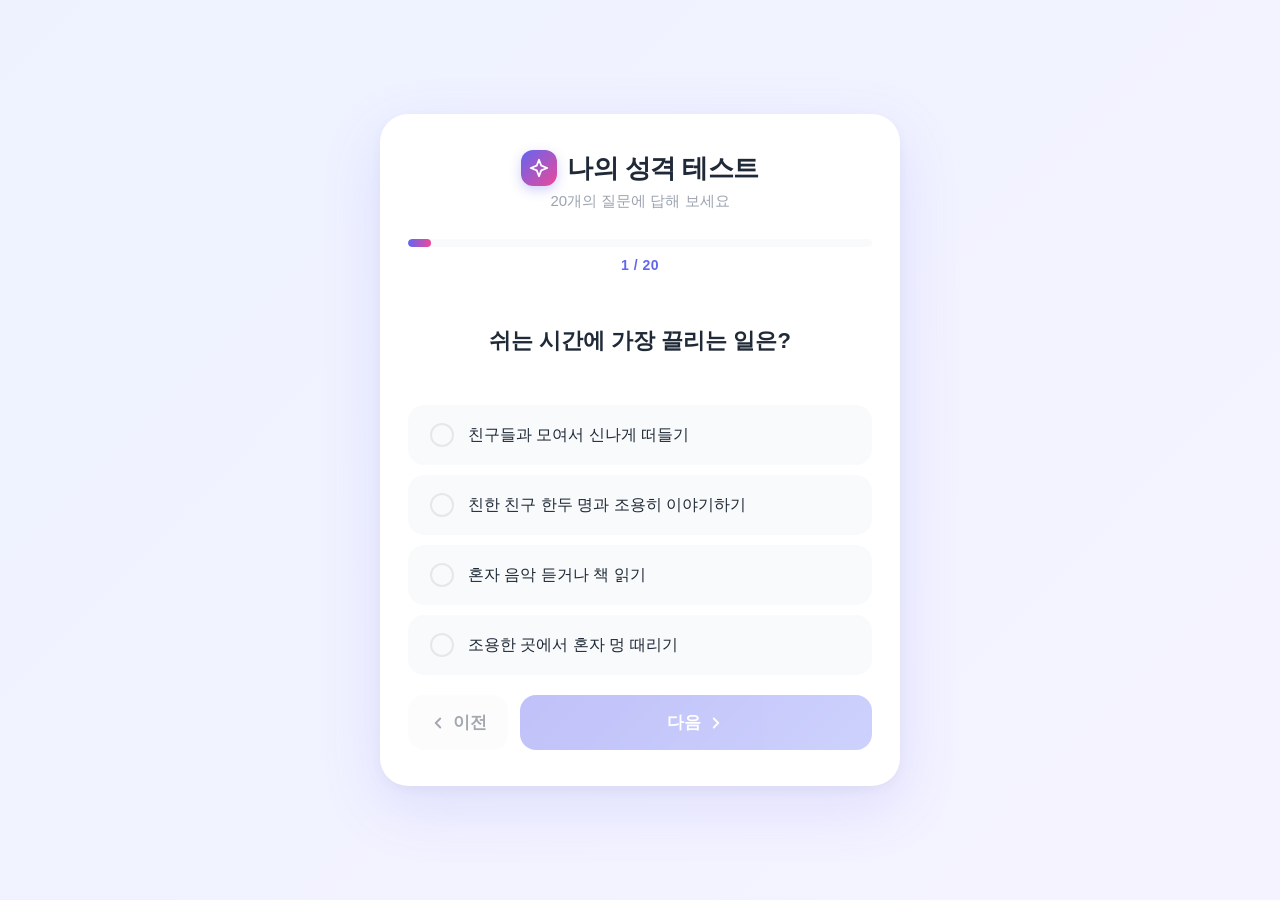
==== index.html @ 7d0505ba "Add files via upload" ====
<!DOCTYPE html>
<html lang="ko">
<head>
<meta charset="UTF-8">
<meta name="viewport" content="width=device-width, initial-scale=1.0">
<title>나의 성격 테스트</title>
<style>
  /* ============================================
     1. 색상과 글씨 (여기만 바꾸면 디자인이 바뀝니다)
     ============================================ */
  :root {
    --bg-start: #eef2ff;          /* 배경 그라데이션 시작 */
    --bg-end:   #f5f3ff;           /* 배경 그라데이션 끝 */
    --card-color: #ffffff;         /* 카드 배경색 */
    --main-color: #6366f1;         /* 메인 색 (인디고) */
    --main-light: #818cf8;         /* 밝은 메인 색 */
    --accent-color: #ec4899;       /* 포인트 색 (핑크) */
    --text-color: #1f2937;         /* 글자색 */
    --sub-text-color: #9ca3af;     /* 부드러운 글자색 */
    --button-text: #ffffff;        /* 버튼 글자색 */
    --option-bg: #f9fafb;          /* 선택지 기본 배경 */
    --option-hover: #f3f4f6;       /* 선택지 마우스 올렸을 때 */
    --selected-bg: #eef2ff;        /* 선택된 보기 배경 */
    --border-color: #e5e7eb;       /* 테두리 색 */
  }

  /* ============================================
     2. 전체 기본 설정
     ============================================ */
  * {
    margin: 0;
    padding: 0;
    box-sizing: border-box;
  }

  body {
    font-family: -apple-system, BlinkMacSystemFont, "Helvetica Neue", sans-serif;
    background: linear-gradient(135deg, var(--bg-start) 0%, var(--bg-end) 100%);
    color: var(--text-color);
    min-height: 100vh;
    display: flex;
    justify-content: center;
    align-items: center;
    padding: 20px;
    -webkit-font-smoothing: antialiased;
  }

  /* ============================================
     3. 카드 (앱 전체를 감싸는 박스)
     ============================================ */
  .card {
    background-color: var(--card-color);
    width: 100%;
    max-width: 520px;
    border-radius: 28px;
    padding: 36px 28px;
    box-shadow:
      0 20px 60px rgba(99, 102, 241, 0.15),
      0 4px 12px rgba(0, 0, 0, 0.04);
  }

  /* ============================================
     4. 헤더 (아이콘 + 제목)
     ============================================ */
  .header {
    display: flex;
    align-items: center;
    justify-content: center;
    gap: 10px;
    margin-bottom: 6px;
  }

  .header-icon {
    width: 36px;
    height: 36px;
    background: linear-gradient(135deg, var(--main-color), var(--accent-color));
    border-radius: 12px;
    display: flex;
    align-items: center;
    justify-content: center;
    box-shadow: 0 4px 12px rgba(99, 102, 241, 0.3);
  }

  .header-icon svg {
    width: 22px;
    height: 22px;
    stroke: white;
  }

  h1 {
    font-size: 26px;
    font-weight: 700;
    letter-spacing: -0.5px;
  }

  .subtitle {
    text-align: center;
    color: var(--sub-text-color);
    margin-bottom: 28px;
    font-size: 15px;
  }

  /* ============================================
     5. 진행 표시 (막대 + 숫자)
     ============================================ */
  .progress-wrap {
    margin-bottom: 28px;
  }

  .progress-bar {
    width: 100%;
    height: 8px;
    background-color: var(--option-bg);
    border-radius: 999px;
    overflow: hidden;
    margin-bottom: 10px;
  }

  .progress-fill {
    height: 100%;
    background: linear-gradient(90deg, var(--main-color), var(--accent-color));
    border-radius: 999px;
    transition: width 0.4s ease;
  }

  .progress {
    text-align: center;
    color: var(--main-color);
    font-size: 14px;
    font-weight: 600;
    letter-spacing: 0.5px;
  }

  /* ============================================
     6. 질문 글씨
     ============================================ */
  .question {
    font-size: 22px;
    font-weight: 600;
    text-align: center;
    margin-bottom: 24px;
    line-height: 1.45;
    min-height: 80px;
    display: flex;
    align-items: center;
    justify-content: center;
    color: var(--text-color);
  }

  /* ============================================
     7. 선택지 버튼 (아이콘 + 글자)
     ============================================ */
  .option-button {
    display: flex;
    align-items: center;
    gap: 14px;
    width: 100%;
    padding: 16px 20px;
    margin-bottom: 10px;
    background-color: var(--option-bg);
    color: var(--text-color);
    border: 2px solid transparent;
    border-radius: 16px;
    font-size: 16px;
    font-weight: 500;
    cursor: pointer;
    text-align: left;
    transition: all 0.2s ease;
    font-family: inherit;
  }

  .option-button:hover {
    background-color: var(--option-hover);
    transform: translateY(-1px);
  }

  .option-button.selected {
    background-color: var(--selected-bg);
    border-color: var(--main-color);
    color: var(--main-color);
    font-weight: 600;
  }

  /* 선택지 앞 동그란 표시 */
  .option-mark {
    flex-shrink: 0;
    width: 24px;
    height: 24px;
    border-radius: 50%;
    border: 2px solid var(--border-color);
    display: flex;
    align-items: center;
    justify-content: center;
    transition: all 0.2s;
  }

  .option-button.selected .option-mark {
    border-color: var(--main-color);
    background-color: var(--main-color);
  }

  .option-mark svg {
    width: 14px;
    height: 14px;
    stroke: white;
    stroke-width: 3;
    opacity: 0;
    transition: opacity 0.2s;
  }

  .option-button.selected .option-mark svg {
    opacity: 1;
  }

  /* ============================================
     8. 이전 / 다음 버튼
     ============================================ */
  .nav-buttons {
    display: flex;
    gap: 12px;
    margin-top: 20px;
  }

  .nav-button {
    flex: 1;
    padding: 16px;
    border: none;
    border-radius: 16px;
    font-size: 17px;
    font-weight: 600;
    cursor: pointer;
    font-family: inherit;
    transition: all 0.2s;
    display: flex;
    align-items: center;
    justify-content: center;
    gap: 6px;
  }

  .nav-button svg {
    width: 18px;
    height: 18px;
    stroke-width: 2.5;
  }

  .prev-button {
    background-color: var(--option-bg);
    color: var(--text-color);
    flex: 0 0 100px;
  }

  .prev-button svg {
    stroke: var(--text-color);
  }

  .next-button {
    background: linear-gradient(135deg, var(--main-color), var(--main-light));
    color: var(--button-text);
    box-shadow: 0 4px 14px rgba(99, 102, 241, 0.4);
  }

  .next-button svg {
    stroke: white;
  }

  .nav-button:disabled {
    opacity: 0.4;
    cursor: not-allowed;
    box-shadow: none;
  }

  .nav-button:not(:disabled):active {
    transform: scale(0.97);
  }

  /* ============================================
     9. 결과 화면
     ============================================ */
  .result-icon-wrap {
    width: 100px;
    height: 100px;
    margin: 0 auto 20px;
    background: linear-gradient(135deg, var(--main-color), var(--accent-color));
    border-radius: 28px;
    display: flex;
    align-items: center;
    justify-content: center;
    box-shadow: 0 12px 30px rgba(99, 102, 241, 0.35);
  }

  .result-icon-wrap svg {
    width: 56px;
    height: 56px;
    stroke: white;
    fill: none;
    stroke-width: 1.8;
    stroke-linecap: round;
    stroke-linejoin: round;
  }

  .result-label {
    text-align: center;
    color: var(--sub-text-color);
    font-size: 13px;
    font-weight: 600;
    letter-spacing: 2px;
    text-transform: uppercase;
    margin-bottom: 8px;
  }

  .result-type {
    font-size: 30px;
    font-weight: 700;
    text-align: center;
    background: linear-gradient(135deg, var(--main-color), var(--accent-color));
    -webkit-background-clip: text;
    -webkit-text-fill-color: transparent;
    background-clip: text;
    margin-bottom: 18px;
    letter-spacing: -0.5px;
  }

  .result-desc {
    font-size: 16px;
    line-height: 1.7;
    text-align: center;
    color: var(--text-color);
    margin-bottom: 28px;
    padding: 0 8px;
  }

  .restart-button {
    width: 100%;
    padding: 16px;
    background: linear-gradient(135deg, var(--main-color), var(--main-light));
    color: var(--button-text);
    border: none;
    border-radius: 16px;
    font-size: 17px;
    font-weight: 600;
    cursor: pointer;
    font-family: inherit;
    display: flex;
    align-items: center;
    justify-content: center;
    gap: 8px;
    box-shadow: 0 4px 14px rgba(99, 102, 241, 0.4);
    transition: all 0.2s;
  }

  .restart-button svg {
    width: 18px;
    height: 18px;
    stroke: white;
    stroke-width: 2.5;
  }

  .restart-button:active {
    transform: scale(0.97);
  }

  /* ============================================
     10. 화면 전환 (질문 / 결과)
     ============================================ */
  .hidden {
    display: none;
  }

  /* ============================================
     11. 모바일 화면 (작은 화면) 설정
     ============================================ */
  @media (max-width: 480px) {
    .card {
      padding: 28px 20px;
      border-radius: 24px;
    }
    h1 {
      font-size: 22px;
    }
    .question {
      font-size: 19px;
    }
    .option-button {
      font-size: 15px;
      padding: 14px 16px;
    }
    .result-type {
      font-size: 26px;
    }
    .result-icon-wrap {
      width: 88px;
      height: 88px;
    }
    .result-icon-wrap svg {
      width: 48px;
      height: 48px;
    }
  }
</style>
</head>
<body>

  <div class="card">

    <!-- 질문 화면 -->
    <div id="quiz-screen">

      <!-- 헤더: 아이콘 + 제목 -->
      <div class="header">
        <div class="header-icon">
          <!-- 반짝이는 별 아이콘 (남녀 모두 무난한 디자인) -->
          <svg viewBox="0 0 24 24" fill="none" stroke-width="2" stroke-linecap="round" stroke-linejoin="round">
            <path d="M12 3l2.5 6.5L21 12l-6.5 2.5L12 21l-2.5-6.5L3 12l6.5-2.5L12 3z"/>
          </svg>
        </div>
        <h1>나의 성격 테스트</h1>
      </div>
      <p class="subtitle">20개의 질문에 답해 보세요</p>

      <!-- 진행 막대 -->
      <div class="progress-wrap">
        <div class="progress-bar">
          <div class="progress-fill" id="progress-fill" style="width: 5%;"></div>
        </div>
        <div class="progress" id="progress">1 / 20</div>
      </div>

      <div class="question" id="question">질문이 여기에 표시됩니다.</div>

      <div id="options"></div>

      <div class="nav-buttons">
        <button class="nav-button prev-button" id="prev-btn">
          <svg viewBox="0 0 24 24" fill="none" stroke-linecap="round" stroke-linejoin="round">
            <path d="M15 18l-6-6 6-6"/>
          </svg>
          이전
        </button>
        <button class="nav-button next-button" id="next-btn">
          <span id="next-label">다음</span>
          <svg viewBox="0 0 24 24" fill="none" stroke-linecap="round" stroke-linejoin="round">
            <path d="M9 18l6-6-6-6"/>
          </svg>
        </button>
      </div>
    </div>

    <!-- 결과 화면 -->
    <div id="result-screen" class="hidden">
      <div class="result-icon-wrap" id="result-icon-wrap">
        <!-- 자바스크립트가 여기에 결과별 아이콘을 넣어줍니다 -->
      </div>
      <div class="result-label">YOUR TYPE</div>
      <div class="result-type" id="result-type"></div>
      <p class="result-desc" id="result-desc"></p>
      <button class="restart-button" id="restart-btn">
        <svg viewBox="0 0 24 24" fill="none" stroke-linecap="round" stroke-linejoin="round">
            <path d="M3 12a9 9 0 1 0 3-6.7"/>
            <path d="M3 4v5h5"/>
        </svg>
        다시 하기
      </button>
    </div>

  </div>

<script>
/* ============================================
   ★ 질문 목록 (여기서 질문을 바꾸거나 추가할 수 있어요)

   - 질문 20개, 각각 4지선다입니다.
   - 각 선택지는 두 가지 점수를 줍니다:
     · ei : E(외향) 쪽으로 +면 외향, -면 내향 점수
     · tf : T(생각) 쪽으로 +면 생각, -면 감정 점수
   - 숫자가 클수록 그 성향이 더 강하다는 뜻이에요.
     예) ei: +2  →  외향 성향 강함
         ei: -1  →  내향 성향 약함
         ei:  0  →  이 질문은 외향/내향과 관계 없음

   - 한 질문이 두 축 모두에 점수를 줄 수도 있고,
     한 축에만 점수를 줄 수도 있습니다.
   ============================================ */
const questions = [
  // --- 외향(E) / 내향(I) 관련 질문 ---
  {
    text: "쉬는 시간에 가장 끌리는 일은?",
    options: [
      { text: "친구들과 모여서 신나게 떠들기",       ei: +2, tf:  0 },
      { text: "친한 친구 한두 명과 조용히 이야기하기", ei: +1, tf:  0 },
      { text: "혼자 음악 듣거나 책 읽기",            ei: -1, tf:  0 },
      { text: "조용한 곳에서 혼자 멍 때리기",         ei: -2, tf:  0 }
    ]
  },
  {
    text: "처음 만난 사람과 같이 있을 때 나는?",
    options: [
      { text: "먼저 다가가 적극적으로 말을 걸어요",   ei: +2, tf:  0 },
      { text: "분위기를 보다가 자연스럽게 말을 걸어요", ei: +1, tf:  0 },
      { text: "상대가 말을 걸어주면 대답해요",        ei: -1, tf:  0 },
      { text: "최대한 눈을 마주치지 않으려 해요",     ei: -2, tf:  0 }
    ]
  },
  {
    text: "여러 명이 모인 자리에서 나는 보통?",
    options: [
      { text: "분위기를 이끄는 편이에요",            ei: +2, tf:  0 },
      { text: "이야기에 잘 끼어서 참여해요",         ei: +1, tf:  0 },
      { text: "주로 듣는 편이에요",                 ei: -1, tf:  0 },
      { text: "자리를 빨리 벗어나고 싶어요",        ei: -2, tf:  0 }
    ]
  },
  {
    text: "주말에 더 끌리는 일정은?",
    options: [
      { text: "친구들과 밖에서 신나게 놀기",         ei: +2, tf:  0 },
      { text: "친구랑 카페에서 수다 떨기",          ei: +1, tf:  0 },
      { text: "집에서 좋아하는 것 혼자 하기",        ei: -1, tf:  0 },
      { text: "하루 종일 방에서 푹 쉬기",           ei: -2, tf:  0 }
    ]
  },
  {
    text: "학교에서 발표를 해야 한다면?",
    options: [
      { text: "오히려 신나고 자신 있어요",           ei: +2, tf:  0 },
      { text: "긴장되지만 할 만해요",               ei: +1, tf:  0 },
      { text: "많이 부담스럽지만 참고 해요",        ei: -1, tf:  0 },
      { text: "할 수만 있다면 피하고 싶어요",        ei: -2, tf:  0 }
    ]
  },

  // --- 생각(T) / 감정(F) 관련 질문 ---
  {
    text: "친구가 고민을 털어놓을 때 나는?",
    options: [
      { text: "해결 방법을 함께 찾아봐요",           ei:  0, tf: +2 },
      { text: "상황을 정리해서 조언해줘요",         ei:  0, tf: +1 },
      { text: "공감하면서 같이 속상해해요",         ei:  0, tf: -1 },
      { text: "말없이 옆에서 안아줘요",             ei:  0, tf: -2 }
    ]
  },
  {
    text: "결정을 내릴 때 더 중요하게 보는 것은?",
    options: [
      { text: "객관적인 사실과 자료",               ei:  0, tf: +2 },
      { text: "논리적으로 따져본 결과",             ei:  0, tf: +1 },
      { text: "사람들의 기분과 분위기",             ei:  0, tf: -1 },
      { text: "내 마음이 느끼는 것",                ei:  0, tf: -2 }
    ]
  },
  {
    text: "친구와 의견이 다를 때 나는?",
    options: [
      { text: "왜 그런지 근거를 들어 설명해요",      ei:  0, tf: +2 },
      { text: "맞는 쪽으로 차분히 설득해요",        ei:  0, tf: +1 },
      { text: "친구 마음이 상하지 않게 조심해요",    ei:  0, tf: -1 },
      { text: "그냥 친구 의견을 따라줘요",          ei:  0, tf: -2 }
    ]
  },
  {
    text: "영화를 볼 때 나는 주로?",
    options: [
      { text: "이야기 구조나 설정의 허점을 분석해요", ei:  0, tf: +2 },
      { text: "줄거리가 자연스러운지 생각해요",      ei:  0, tf: +1 },
      { text: "인물의 감정에 푹 빠져서 봐요",        ei:  0, tf: -1 },
      { text: "슬픈 장면에서 눈물이 잘 나요",        ei:  0, tf: -2 }
    ]
  },
  {
    text: "친구에게 칭찬을 들었을 때 나는?",
    options: [
      { text: "정말 잘한 점인지 객관적으로 생각해요", ei:  0, tf: +2 },
      { text: "고맙다고 말하고 넘어가요",           ei:  0, tf: +1 },
      { text: "기분이 좋아서 종일 떠올라요",        ei:  0, tf: -1 },
      { text: "쑥스럽지만 마음이 따뜻해져요",       ei:  0, tf: -2 }
    ]
  },

  // --- 두 축이 섞여 있는 질문 ---
  {
    text: "조별 과제에서 내가 맡고 싶은 역할은?",
    options: [
      { text: "발표 맡고 분위기 이끌기",            ei: +2, tf:  0 },
      { text: "역할을 나누고 일정을 짜기",          ei: +1, tf: +1 },
      { text: "팀원들 사이 분위기를 챙기기",        ei:  0, tf: -2 },
      { text: "자료 조사처럼 혼자 할 수 있는 일",   ei: -2, tf:  0 }
    ]
  },
  {
    text: "친구가 약속에 늦었을 때 나는?",
    options: [
      { text: "왜 늦었는지 정확히 물어봐요",         ei:  0, tf: +2 },
      { text: "다음부터는 일찍 오라고 말해요",      ei:  0, tf: +1 },
      { text: "무슨 일 있었는지 걱정부터 돼요",     ei:  0, tf: -2 },
      { text: "기다리느라 심심해서 다른 거 해요",   ei: -1, tf:  0 }
    ]
  },
  {
    text: "새로운 반에 처음 들어갔을 때 나는?",
    options: [
      { text: "여기저기 다니며 친구를 사귀어요",     ei: +2, tf:  0 },
      { text: "옆자리 친구에게 먼저 말 걸어요",     ei: +1, tf:  0 },
      { text: "분위기를 천천히 살펴봐요",           ei: -1, tf:  0 },
      { text: "누가 말 걸어줄 때까지 기다려요",     ei: -2, tf:  0 }
    ]
  },
  {
    text: "내가 좋아하는 공부 방식은?",
    options: [
      { text: "친구들과 모여서 함께 공부",          ei: +2, tf:  0 },
      { text: "스터디 카페에서 사람들 사이에서",    ei: +1, tf:  0 },
      { text: "조용한 도서관에서 혼자",             ei: -1, tf:  0 },
      { text: "내 방에서 완전히 혼자",              ei: -2, tf:  0 }
    ]
  },
  {
    text: "친구가 실수해서 속상해할 때 나는?",
    options: [
      { text: "다음엔 어떻게 해야 할지 알려줘요",   ei:  0, tf: +2 },
      { text: "원인이 뭐였는지 같이 생각해봐요",    ei:  0, tf: +1 },
      { text: "괜찮다고 위로해줘요",                ei:  0, tf: -1 },
      { text: "친구 기분이 풀릴 때까지 옆에 있어줘요", ei:  0, tf: -2 }
    ]
  },
  {
    text: "갈등이 생겼을 때 나는?",
    options: [
      { text: "누구 말이 맞는지 따져봐요",          ei:  0, tf: +2 },
      { text: "규칙이나 기준을 찾아봐요",           ei:  0, tf: +1 },
      { text: "서로 기분 상하지 않게 중재해요",      ei:  0, tf: -1 },
      { text: "그냥 내가 양보해버려요",             ei:  0, tf: -2 }
    ]
  },
  {
    text: "여행을 간다면 더 끌리는 쪽은?",
    options: [
      { text: "친구들과 시끌벅적한 단체 여행",       ei: +2, tf:  0 },
      { text: "친한 친구 한두 명과 함께",           ei: +1, tf:  0 },
      { text: "가족이랑 조용히",                    ei: -1, tf:  0 },
      { text: "혼자 떠나는 여행",                   ei: -2, tf:  0 }
    ]
  },
  {
    text: "SNS에서 나는 주로?",
    options: [
      { text: "내 일상을 자주 올려요",              ei: +2, tf:  0 },
      { text: "가끔 좋은 일이 있을 때 올려요",      ei: +1, tf:  0 },
      { text: "거의 안 올리고 구경만 해요",         ei: -1, tf:  0 },
      { text: "계정은 있지만 잘 안 들어가요",       ei: -2, tf:  0 }
    ]
  },
  {
    text: "내가 더 자주 듣는 칭찬은?",
    options: [
      { text: "똑똑하고 판단이 정확하다",           ei:  0, tf: +2 },
      { text: "차분하고 믿음직하다",                ei: -1, tf: +1 },
      { text: "다정하고 잘 챙겨준다",               ei:  0, tf: -2 },
      { text: "밝고 분위기를 띄운다",               ei: +2, tf:  0 }
    ]
  },
  {
    text: "에너지가 다 떨어졌을 때 회복하는 방법은?",
    options: [
      { text: "친구들 만나서 신나게 놀기",          ei: +2, tf:  0 },
      { text: "좋아하는 사람과 맛있는 거 먹기",     ei: +1, tf: -1 },
      { text: "혼자 좋아하는 활동에 몰입하기",      ei: -1, tf:  0 },
      { text: "아무것도 안 하고 푹 자기",           ei: -2, tf:  0 }
    ]
  }
];

/* ============================================
   ★ 결과 종류 (여기서 결과 설명과 아이콘을 바꿀 수 있어요)
   - icon : 결과 화면에 크게 표시되는 SVG 아이콘 코드
   ============================================ */
const results = {
  "ET": {
    icon: `<svg viewBox="0 0 24 24"><path d="M13 2L3 14h7l-1 8 10-12h-7l1-8z"/></svg>`,
    type: "활발한 리더형",
    desc: "사람들과 어울리는 걸 좋아하고, 문제를 만나면 빠르게 해결 방법을 찾는 성격이에요. 친구들 사이에서 의견을 모으거나 계획을 세울 때 자연스럽게 앞장서곤 해요."
  },
  "EF": {
    icon: `<svg viewBox="0 0 24 24"><path d="M12 21s-7-4.5-9.5-9A5.5 5.5 0 0 1 12 6a5.5 5.5 0 0 1 9.5 6c-2.5 4.5-9.5 9-9.5 9z"/></svg>`,
    type: "따뜻한 친구형",
    desc: "친구들과 함께 있을 때 가장 즐겁고, 상대방의 기분을 잘 알아차리는 성격이에요. 분위기를 밝게 만들고 친구들을 응원해 주는 모습이 매력이에요."
  },
  "IT": {
    icon: `<svg viewBox="0 0 24 24"><circle cx="11" cy="11" r="7"/><path d="M21 21l-4.5-4.5"/></svg>`,
    type: "차분한 탐구형",
    desc: "혼자 깊이 생각하는 시간을 좋아하고, 궁금한 것이 있으면 끝까지 알아보는 성격이에요. 신중하게 판단하고 정확한 답을 찾는 것에 보람을 느껴요."
  },
  "IF": {
    icon: `<svg viewBox="0 0 24 24"><path d="M21 12.8A9 9 0 1 1 11.2 3a7 7 0 0 0 9.8 9.8z"/></svg>`,
    type: "조용한 공감형",
    desc: "조용한 편이지만 마음이 따뜻하고, 다른 사람의 감정을 잘 헤아리는 성격이에요. 가까운 친구에게는 누구보다 든든한 사람이 되어줄 수 있어요."
  }
};

/* ============================================
   ★ 앱 동작 (이 아래는 가능하면 그대로 두세요)
   ============================================ */

// 현재 상태를 저장하는 변수
let currentIndex = 0;          // 지금 보고 있는 질문 번호
let answers = [];               // 사용자가 고른 답 저장

// 화면에 연결할 요소 가져오기
const questionEl = document.getElementById("question");
const optionsEl = document.getElementById("options");
const progressEl = document.getElementById("progress");
const progressFillEl = document.getElementById("progress-fill");
const prevBtn = document.getElementById("prev-btn");
const nextBtn = document.getElementById("next-btn");
const nextLabel = document.getElementById("next-label");
const quizScreen = document.getElementById("quiz-screen");
const resultScreen = document.getElementById("result-screen");
const restartBtn = document.getElementById("restart-btn");

// 체크 아이콘 SVG (선택된 보기에 표시)
const CHECK_ICON = '<svg viewBox="0 0 24 24" fill="none" stroke-linecap="round" stroke-linejoin="round"><path d="M5 12l5 5L20 7"/></svg>';

// 질문 보여주기
function showQuestion() {
  const q = questions[currentIndex];

  // 진행 상황 표시 (예: 2 / 20)
  progressEl.textContent = (currentIndex + 1) + " / " + questions.length;

  // 진행 막대 채우기 (퍼센트로 계산)
  const percent = ((currentIndex + 1) / questions.length) * 100;
  progressFillEl.style.width = percent + "%";

  // 질문 글 표시
  questionEl.textContent = q.text;

  // 선택지 버튼 만들기
  optionsEl.innerHTML = "";
  q.options.forEach((option, i) => {
    const btn = document.createElement("button");
    btn.className = "option-button";

    // 동그란 체크 표시 + 글자
    btn.innerHTML =
      '<span class="option-mark">' + CHECK_ICON + '</span>' +
      '<span>' + option.text + '</span>';

    // 이미 골랐던 답이면 표시해 두기
    if (answers[currentIndex] === i) {
      btn.classList.add("selected");
    }

    // 버튼을 누르면 답 저장
    btn.onclick = function() {
      answers[currentIndex] = i;
      showQuestion(); // 다시 그려서 선택 표시
    };

    optionsEl.appendChild(btn);
  });

  // 이전 버튼: 첫 질문이면 누를 수 없음
  prevBtn.disabled = (currentIndex === 0);

  // 다음 버튼: 답을 안 골랐으면 누를 수 없음
  nextBtn.disabled = (answers[currentIndex] === undefined);

  // 마지막 질문이면 '결과 보기'로 글자 바꾸기
  if (currentIndex === questions.length - 1) {
    nextLabel.textContent = "결과 보기";
  } else {
    nextLabel.textContent = "다음";
  }
}

// 이전 버튼 동작
prevBtn.onclick = function() {
  if (currentIndex > 0) {
    currentIndex--;
    showQuestion();
  }
};

// 다음 버튼 동작
nextBtn.onclick = function() {
  if (currentIndex < questions.length - 1) {
    currentIndex++;
    showQuestion();
  } else {
    showResult(); // 마지막이면 결과 보여주기
  }
};

// 결과 계산하고 보여주기
function showResult() {
  // 두 가지 점수를 더해 나갑니다.
  //  - eiScore : 양수(+)면 외향(E), 음수(-)면 내향(I)
  //  - tfScore : 양수(+)면 생각(T), 음수(-)면 감정(F)
  let eiScore = 0;
  let tfScore = 0;

  answers.forEach((answerIndex, qIndex) => {
    const chosen = questions[qIndex].options[answerIndex];
    eiScore += chosen.ei;
    tfScore += chosen.tf;
  });

  // 점수가 0 이상이면 앞 글자, 0보다 작으면 뒤 글자
  const ei = (eiScore >= 0) ? "E" : "I";
  const tf = (tfScore >= 0) ? "T" : "F";
  const resultKey = ei + tf;

  // 결과 화면에 표시
  const result = results[resultKey];
  document.getElementById("result-icon-wrap").innerHTML = result.icon;
  document.getElementById("result-type").textContent = result.type;
  document.getElementById("result-desc").textContent = result.desc;

  // 화면 바꾸기
  quizScreen.classList.add("hidden");
  resultScreen.classList.remove("hidden");
}

// 다시 하기 버튼 동작
restartBtn.onclick = function() {
  currentIndex = 0;
  answers = [];
  quizScreen.classList.remove("hidden");
  resultScreen.classList.add("hidden");
  showQuestion();
};

// 앱 처음 시작할 때 첫 질문 보여주기
showQuestion();
</script>

</body>
</html>
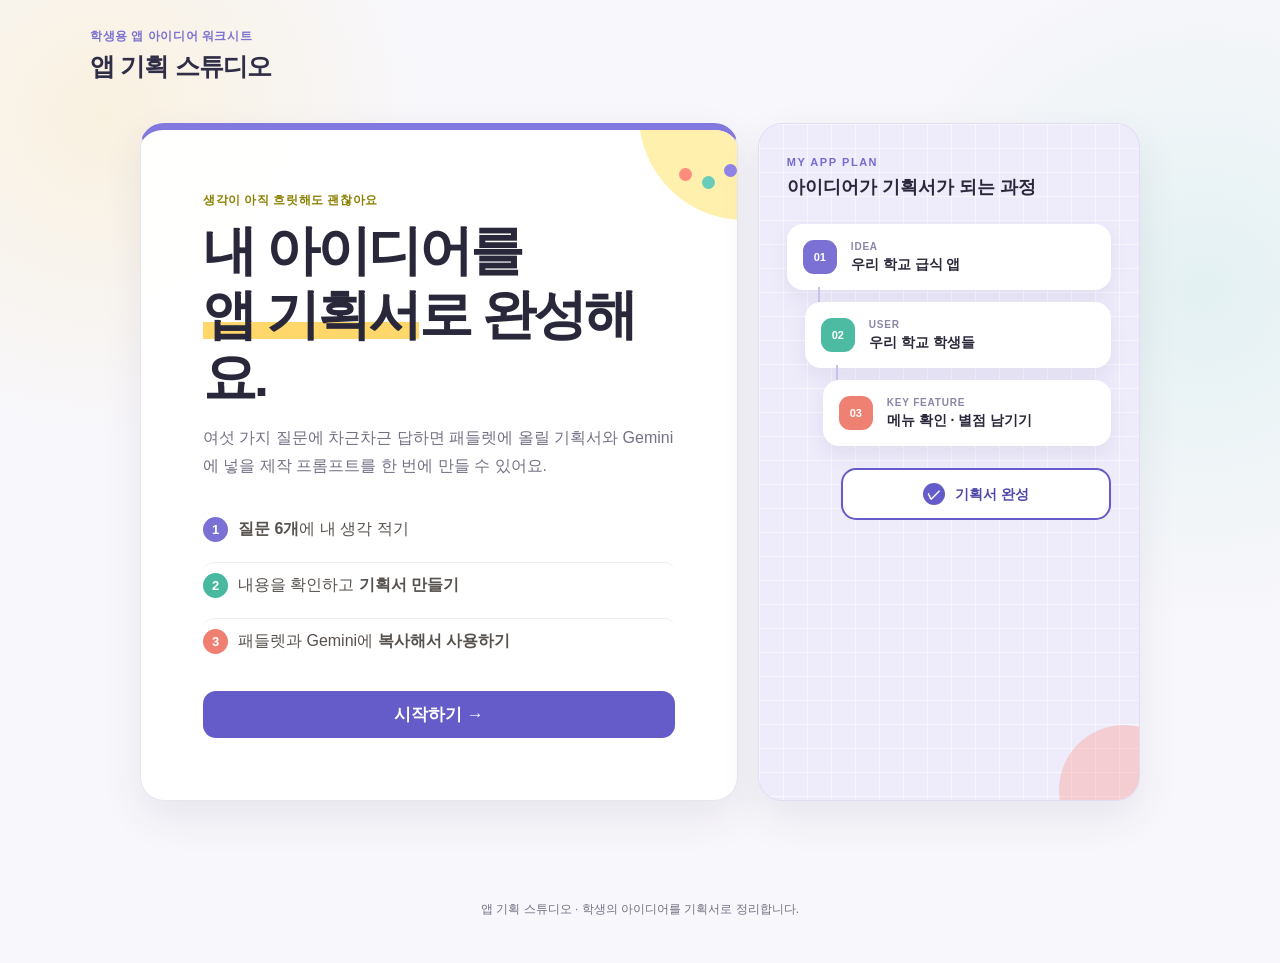
==== commit 0f65f588: "Add files via upload" ====
--- a/index.html
+++ b/index.html
@@ -1,836 +1,198 @@
-<!DOCTYPE html>
+<!doctype html>
 <html lang="ko">
-<head>
-<meta charset="UTF-8">
-<meta name="viewport" content="width=device-width, initial-scale=1.0">
-<title>나의 성격 테스트</title>
-<style>
-  /* ============================================
-     1. 색상과 글씨 (여기만 바꾸면 디자인이 바뀝니다)
-     ============================================ */
-  :root {
-    --bg-start: #eef2ff;          /* 배경 그라데이션 시작 */
-    --bg-end:   #f5f3ff;           /* 배경 그라데이션 끝 */
-    --card-color: #ffffff;         /* 카드 배경색 */
-    --main-color: #6366f1;         /* 메인 색 (인디고) */
-    --main-light: #818cf8;         /* 밝은 메인 색 */
-    --accent-color: #ec4899;       /* 포인트 색 (핑크) */
-    --text-color: #1f2937;         /* 글자색 */
-    --sub-text-color: #9ca3af;     /* 부드러운 글자색 */
-    --button-text: #ffffff;        /* 버튼 글자색 */
-    --option-bg: #f9fafb;          /* 선택지 기본 배경 */
-    --option-hover: #f3f4f6;       /* 선택지 마우스 올렸을 때 */
-    --selected-bg: #eef2ff;        /* 선택된 보기 배경 */
-    --border-color: #e5e7eb;       /* 테두리 색 */
-  }
+  <head>
+    <meta charset="UTF-8" />
+    <meta name="viewport" content="width=device-width, initial-scale=1" />
+    <meta name="description" content="계정과 API 없이 사용하는 학생용 앱 기획 워크시트" />
+    <title>앱 기획 스튜디오</title>
+    <link rel="stylesheet" href="styles.css" />
+  </head>
+  <body>
+    <header class="topbar">
+      <div class="brand-wrap">
+        <div>
+          <p class="eyebrow">학생용 앱 아이디어 워크시트</p>
+          <h1>앱 기획 스튜디오</h1>
+        </div>
+      </div>
+    </header>
 
-  /* ============================================
-     2. 전체 기본 설정
-     ============================================ */
-  * {
-    margin: 0;
-    padding: 0;
-    box-sizing: border-box;
-  }
+    <main class="shell">
+      <section id="intro-view" class="view active" aria-labelledby="intro-title">
+        <div class="hero-layout">
+        <div class="paper hero-card">
+          <p class="kicker">생각이 아직 흐릿해도 괜찮아요</p>
+          <h2 id="intro-title">내 아이디어를<br /><mark>앱 기획서</mark>로 완성해요.</h2>
+          <p class="intro-copy">
+            여섯 가지 질문에 차근차근 답하면 패들렛에 올릴 기획서와
+            Gemini에 넣을 제작 프롬프트를 한 번에 만들 수 있어요.
+          </p>
+          <ol class="roadmap" aria-label="진행 순서">
+            <li><span>1</span><b>질문 6개</b>에 내 생각 적기</li>
+            <li><span>2</span>내용을 확인하고 <b>기획서 만들기</b></li>
+            <li><span>3</span>패들렛과 Gemini에 <b>복사해서 사용하기</b></li>
+          </ol>
+          <button id="start-btn" class="btn primary wide" type="button">시작하기 <span aria-hidden="true">→</span></button>
+        </div>
+        <aside class="idea-board" aria-label="기획 과정 미리보기">
+          <div class="board-heading">
+            <span>MY APP PLAN</span>
+            <strong>아이디어가 기획서가 되는 과정</strong>
+          </div>
+          <div class="board-card idea-card">
+            <span class="board-number">01</span>
+            <div><small>IDEA</small><b>우리 학교 급식 앱</b></div>
+          </div>
+          <div class="board-card user-card">
+            <span class="board-number">02</span>
+            <div><small>USER</small><b>우리 학교 학생들</b></div>
+          </div>
+          <div class="board-card feature-card">
+            <span class="board-number">03</span>
+            <div><small>KEY FEATURE</small><b>메뉴 확인 · 별점 남기기</b></div>
+          </div>
+          <div class="board-finish"><span>✓</span> 기획서 완성</div>
+        </aside>
+        </div>
+      </section>
 
-  body {
-    font-family: -apple-system, BlinkMacSystemFont, "Helvetica Neue", sans-serif;
-    background: linear-gradient(135deg, var(--bg-start) 0%, var(--bg-end) 100%);
-    color: var(--text-color);
-    min-height: 100vh;
-    display: flex;
-    justify-content: center;
-    align-items: center;
-    padding: 20px;
-    -webkit-font-smoothing: antialiased;
-  }
+      <section id="steps-view" class="view" aria-labelledby="step-title">
+        <div class="progress-summary">
+          <div><b id="progress-label">기획서 작성 중</b><span>완료한 단계만 다시 열 수 있어요</span></div>
+          <div class="progress-track" aria-hidden="true"><i id="progress-fill"></i></div>
+        </div>
+        <nav id="step-tabs" class="step-tabs" aria-label="기획 단계"></nav>
+        <div class="paper question-card">
+          <div class="question-topline">
+            <span id="step-count" class="step-count"></span>
+            <button id="reset-btn" class="text-btn danger" type="button">처음부터 다시 쓰기</button>
+          </div>
+          <h2 id="step-title"></h2>
+          <p id="step-why" class="why"></p>
+          <label class="sr-only" for="answer-input">답변 입력</label>
+          <textarea id="answer-input" rows="7"></textarea>
+          <p id="validation-message" class="validation" role="alert"></p>
+          <p class="input-rule"><span aria-hidden="true">ⓘ</span> 의미 없는 영문·자음 입력이나 반복 글자는 다음 단계로 넘어갈 수 없어요.</p>
+          <aside class="hint-box">
+            <h3><span aria-hidden="true">💡</span> 생각이 잘 안 나면 이렇게 떠올려 보세요</h3>
+            <ul id="hint-list"></ul>
+          </aside>
+          <div class="button-row between">
+            <button id="prev-btn" class="btn secondary" type="button">← 이전</button>
+            <button id="next-btn" class="btn primary" type="button">다음 →</button>
+          </div>
+        </div>
+      </section>
 
-  /* ============================================
-     3. 카드 (앱 전체를 감싸는 박스)
-     ============================================ */
-  .card {
-    background-color: var(--card-color);
-    width: 100%;
-    max-width: 520px;
-    border-radius: 28px;
-    padding: 36px 28px;
-    box-shadow:
-      0 20px 60px rgba(99, 102, 241, 0.15),
-      0 4px 12px rgba(0, 0, 0, 0.04);
-  }
+      <section id="review-view" class="view" aria-labelledby="review-title">
+        <div class="paper review-card">
+          <p class="kicker">마지막 확인</p>
+          <h2 id="review-title">내가 쓴 내용이 맞나요?</h2>
+          <p class="why">각 항목을 확인해 주세요. 수정하고 싶으면 해당 항목의 버튼을 누르면 됩니다.</p>
+          <div id="review-list" class="review-list"></div>
+          <div class="button-row">
+            <button id="review-back-btn" class="btn secondary" type="button">← 돌아가기</button>
+            <button id="make-plan-btn" class="btn primary grow" type="button">전체 기획서 만들기 ✨</button>
+          </div>
+        </div>
+      </section>
 
-  /* ============================================
-     4. 헤더 (아이콘 + 제목)
-     ============================================ */
-  .header {
-    display: flex;
-    align-items: center;
-    justify-content: center;
-    gap: 10px;
-    margin-bottom: 6px;
-  }
+      <section id="result-view" class="view" aria-labelledby="result-heading">
+        <div class="result-grid">
+          <article class="paper plan-card">
+            <div class="plan-heading-row">
+              <div>
+                <p class="kicker">완성된 앱 기획서</p>
+                <h2 id="result-heading">나의 앱 기획서</h2>
+              </div>
+              <button id="edit-result-btn" class="btn small secondary" type="button">✎ 직접 수정</button>
+            </div>
+            <p id="one-liner" class="one-liner"></p>
+            <div id="plan-sections"></div>
+          </article>
 
-  .header-icon {
-    width: 36px;
-    height: 36px;
-    background: linear-gradient(135deg, var(--main-color), var(--accent-color));
-    border-radius: 12px;
-    display: flex;
-    align-items: center;
-    justify-content: center;
-    box-shadow: 0 4px 12px rgba(99, 102, 241, 0.3);
-  }
+          <aside class="side-stack">
+            <section class="paper suggestion-card">
+              <p class="kicker">선택 기능 아이디어</p>
+              <h3>이런 기능도 생각해 볼 수 있어요</h3>
+              <p>인터넷 검색이나 AI가 아니라, 입력한 낱말에 맞춰 기기에 저장된 예시를 보여줍니다.</p>
+              <div id="suggestions"></div>
+            </section>
+            <section class="paper question-note">
+              <p class="kicker">한 번 더 생각하기</p>
+              <ol id="thinking-questions"></ol>
+            </section>
+          </aside>
+        </div>
 
-  .header-icon svg {
-    width: 22px;
-    height: 22px;
-    stroke: white;
-  }
+        <div class="export-grid">
+        <div class="paper export-card padlet-export">
+          <div>
+            <span class="export-icon" aria-hidden="true">📋</span>
+            <p class="kicker">강사 패들렛 제출용</p>
+            <h3>완성된 기획서 복사</h3>
+            <p>항목별 답변이 정돈된 전체 기획서로 복사됩니다.</p>
+          </div>
+          <div class="export-actions">
+            <button id="copy-plan-btn" class="btn primary" type="button">패들렛용 기획서 복사</button>
+            <button id="download-btn" class="btn secondary" type="button">파일로 저장</button>
+          </div>
+        </div>
+        <div class="paper export-card ai-export">
+          <div>
+            <span class="export-icon" aria-hidden="true">✨</span>
+            <p class="kicker">Gemini Canvas용</p>
+            <h3>미리보기 앱 제작 프롬프트</h3>
+            <p>코드만 받지 않고, Canvas 화면에서 앱을 바로 실행해 볼 수 있도록 요청합니다.</p>
+            <ol class="canvas-guide">
+              <li><span>1</span>Gemini 입력창의 <b>+ (파일 추가)</b> 누르기</li>
+              <li><span>2</span><b>Canvas</b> 선택하기</li>
+              <li><span>3</span>복사한 프롬프트 붙여넣기</li>
+            </ol>
+          </div>
+          <div class="export-actions">
+            <button id="copy-prompt-btn" class="btn dark" type="button">Canvas용 프롬프트 복사</button>
+          </div>
+        </div>
+        </div>
+        <div class="copy-feedback">
+          <p id="copy-status" class="copy-status" role="status"></p>
+          <textarea id="manual-copy" class="manual-copy" rows="9" readonly aria-label="직접 복사할 내용"></textarea>
+        </div>
 
-  h1 {
-    font-size: 26px;
-    font-weight: 700;
-    letter-spacing: -0.5px;
-  }
+        <div class="button-row result-actions">
+          <button id="back-to-review-btn" class="btn secondary" type="button">← 내용 다시 보기</button>
+          <button id="new-plan-btn" class="btn danger-outline" type="button">새 기획서 만들기</button>
+        </div>
+      </section>
+    </main>
 
-  .subtitle {
-    text-align: center;
-    color: var(--sub-text-color);
-    margin-bottom: 28px;
-    font-size: 15px;
-  }
+    <dialog id="edit-dialog">
+      <form method="dialog" class="dialog-card">
+        <div class="dialog-heading">
+          <div>
+            <p class="kicker">직접 다듬기</p>
+            <h2>완성된 기획서 수정</h2>
+          </div>
+          <button class="icon-btn" value="cancel" aria-label="닫기">×</button>
+        </div>
+        <label>앱 이름<input id="edit-name" type="text" /></label>
+        <label>한 줄 소개<input id="edit-oneliner" type="text" /></label>
+        <label>처음 아이디어<textarea id="edit-idea" rows="3"></textarea></label>
+        <label>대상 사용자<textarea id="edit-target" rows="3"></textarea></label>
+        <label>해결할 문제<textarea id="edit-problem" rows="3"></textarea></label>
+        <label>핵심 기능<textarea id="edit-features" rows="5"></textarea><small>기능마다 줄을 바꿔 적어 주세요.</small></label>
+        <label>화면 구성<textarea id="edit-screens" rows="4"></textarea></label>
+        <label>차별점<textarea id="edit-diff" rows="3"></textarea></label>
+        <label>가장 먼저 만들 기능<textarea id="edit-first-step" rows="3"></textarea></label>
+        <div class="button-row end">
+          <button class="btn secondary" value="cancel">취소</button>
+          <button id="save-edit-btn" class="btn primary" value="default">수정 완료</button>
+        </div>
+      </form>
+    </dialog>
 
-  /* ============================================
-     5. 진행 표시 (막대 + 숫자)
-     ============================================ */
-  .progress-wrap {
-    margin-bottom: 28px;
-  }
-
-  .progress-bar {
-    width: 100%;
-    height: 8px;
-    background-color: var(--option-bg);
-    border-radius: 999px;
-    overflow: hidden;
-    margin-bottom: 10px;
-  }
-
-  .progress-fill {
-    height: 100%;
-    background: linear-gradient(90deg, var(--main-color), var(--accent-color));
-    border-radius: 999px;
-    transition: width 0.4s ease;
-  }
-
-  .progress {
-    text-align: center;
-    color: var(--main-color);
-    font-size: 14px;
-    font-weight: 600;
-    letter-spacing: 0.5px;
-  }
-
-  /* ============================================
-     6. 질문 글씨
-     ============================================ */
-  .question {
-    font-size: 22px;
-    font-weight: 600;
-    text-align: center;
-    margin-bottom: 24px;
-    line-height: 1.45;
-    min-height: 80px;
-    display: flex;
-    align-items: center;
-    justify-content: center;
-    color: var(--text-color);
-  }
-
-  /* ============================================
-     7. 선택지 버튼 (아이콘 + 글자)
-     ============================================ */
-  .option-button {
-    display: flex;
-    align-items: center;
-    gap: 14px;
-    width: 100%;
-    padding: 16px 20px;
-    margin-bottom: 10px;
-    background-color: var(--option-bg);
-    color: var(--text-color);
-    border: 2px solid transparent;
-    border-radius: 16px;
-    font-size: 16px;
-    font-weight: 500;
-    cursor: pointer;
-    text-align: left;
-    transition: all 0.2s ease;
-    font-family: inherit;
-  }
-
-  .option-button:hover {
-    background-color: var(--option-hover);
-    transform: translateY(-1px);
-  }
-
-  .option-button.selected {
-    background-color: var(--selected-bg);
-    border-color: var(--main-color);
-    color: var(--main-color);
-    font-weight: 600;
-  }
-
-  /* 선택지 앞 동그란 표시 */
-  .option-mark {
-    flex-shrink: 0;
-    width: 24px;
-    height: 24px;
-    border-radius: 50%;
-    border: 2px solid var(--border-color);
-    display: flex;
-    align-items: center;
-    justify-content: center;
-    transition: all 0.2s;
-  }
-
-  .option-button.selected .option-mark {
-    border-color: var(--main-color);
-    background-color: var(--main-color);
-  }
-
-  .option-mark svg {
-    width: 14px;
-    height: 14px;
-    stroke: white;
-    stroke-width: 3;
-    opacity: 0;
-    transition: opacity 0.2s;
-  }
-
-  .option-button.selected .option-mark svg {
-    opacity: 1;
-  }
-
-  /* ============================================
-     8. 이전 / 다음 버튼
-     ============================================ */
-  .nav-buttons {
-    display: flex;
-    gap: 12px;
-    margin-top: 20px;
-  }
-
-  .nav-button {
-    flex: 1;
-    padding: 16px;
-    border: none;
-    border-radius: 16px;
-    font-size: 17px;
-    font-weight: 600;
-    cursor: pointer;
-    font-family: inherit;
-    transition: all 0.2s;
-    display: flex;
-    align-items: center;
-    justify-content: center;
-    gap: 6px;
-  }
-
-  .nav-button svg {
-    width: 18px;
-    height: 18px;
-    stroke-width: 2.5;
-  }
-
-  .prev-button {
-    background-color: var(--option-bg);
-    color: var(--text-color);
-    flex: 0 0 100px;
-  }
-
-  .prev-button svg {
-    stroke: var(--text-color);
-  }
-
-  .next-button {
-    background: linear-gradient(135deg, var(--main-color), var(--main-light));
-    color: var(--button-text);
-    box-shadow: 0 4px 14px rgba(99, 102, 241, 0.4);
-  }
-
-  .next-button svg {
-    stroke: white;
-  }
-
-  .nav-button:disabled {
-    opacity: 0.4;
-    cursor: not-allowed;
-    box-shadow: none;
-  }
-
-  .nav-button:not(:disabled):active {
-    transform: scale(0.97);
-  }
-
-  /* ============================================
-     9. 결과 화면
-     ============================================ */
-  .result-icon-wrap {
-    width: 100px;
-    height: 100px;
-    margin: 0 auto 20px;
-    background: linear-gradient(135deg, var(--main-color), var(--accent-color));
-    border-radius: 28px;
-    display: flex;
-    align-items: center;
-    justify-content: center;
-    box-shadow: 0 12px 30px rgba(99, 102, 241, 0.35);
-  }
-
-  .result-icon-wrap svg {
-    width: 56px;
-    height: 56px;
-    stroke: white;
-    fill: none;
-    stroke-width: 1.8;
-    stroke-linecap: round;
-    stroke-linejoin: round;
-  }
-
-  .result-label {
-    text-align: center;
-    color: var(--sub-text-color);
-    font-size: 13px;
-    font-weight: 600;
-    letter-spacing: 2px;
-    text-transform: uppercase;
-    margin-bottom: 8px;
-  }
-
-  .result-type {
-    font-size: 30px;
-    font-weight: 700;
-    text-align: center;
-    background: linear-gradient(135deg, var(--main-color), var(--accent-color));
-    -webkit-background-clip: text;
-    -webkit-text-fill-color: transparent;
-    background-clip: text;
-    margin-bottom: 18px;
-    letter-spacing: -0.5px;
-  }
-
-  .result-desc {
-    font-size: 16px;
-    line-height: 1.7;
-    text-align: center;
-    color: var(--text-color);
-    margin-bottom: 28px;
-    padding: 0 8px;
-  }
-
-  .restart-button {
-    width: 100%;
-    padding: 16px;
-    background: linear-gradient(135deg, var(--main-color), var(--main-light));
-    color: var(--button-text);
-    border: none;
-    border-radius: 16px;
-    font-size: 17px;
-    font-weight: 600;
-    cursor: pointer;
-    font-family: inherit;
-    display: flex;
-    align-items: center;
-    justify-content: center;
-    gap: 8px;
-    box-shadow: 0 4px 14px rgba(99, 102, 241, 0.4);
-    transition: all 0.2s;
-  }
-
-  .restart-button svg {
-    width: 18px;
-    height: 18px;
-    stroke: white;
-    stroke-width: 2.5;
-  }
-
-  .restart-button:active {
-    transform: scale(0.97);
-  }
-
-  /* ============================================
-     10. 화면 전환 (질문 / 결과)
-     ============================================ */
-  .hidden {
-    display: none;
-  }
-
-  /* ============================================
-     11. 모바일 화면 (작은 화면) 설정
-     ============================================ */
-  @media (max-width: 480px) {
-    .card {
-      padding: 28px 20px;
-      border-radius: 24px;
-    }
-    h1 {
-      font-size: 22px;
-    }
-    .question {
-      font-size: 19px;
-    }
-    .option-button {
-      font-size: 15px;
-      padding: 14px 16px;
-    }
-    .result-type {
-      font-size: 26px;
-    }
-    .result-icon-wrap {
-      width: 88px;
-      height: 88px;
-    }
-    .result-icon-wrap svg {
-      width: 48px;
-      height: 48px;
-    }
-  }
-</style>
-</head>
-<body>
-
-  <div class="card">
-
-    <!-- 질문 화면 -->
-    <div id="quiz-screen">
-
-      <!-- 헤더: 아이콘 + 제목 -->
-      <div class="header">
-        <div class="header-icon">
-          <!-- 반짝이는 별 아이콘 (남녀 모두 무난한 디자인) -->
-          <svg viewBox="0 0 24 24" fill="none" stroke-width="2" stroke-linecap="round" stroke-linejoin="round">
-            <path d="M12 3l2.5 6.5L21 12l-6.5 2.5L12 21l-2.5-6.5L3 12l6.5-2.5L12 3z"/>
-          </svg>
-        </div>
-        <h1>나의 성격 테스트</h1>
-      </div>
-      <p class="subtitle">20개의 질문에 답해 보세요</p>
-
-      <!-- 진행 막대 -->
-      <div class="progress-wrap">
-        <div class="progress-bar">
-          <div class="progress-fill" id="progress-fill" style="width: 5%;"></div>
-        </div>
-        <div class="progress" id="progress">1 / 20</div>
-      </div>
-
-      <div class="question" id="question">질문이 여기에 표시됩니다.</div>
-
-      <div id="options"></div>
-
-      <div class="nav-buttons">
-        <button class="nav-button prev-button" id="prev-btn">
-          <svg viewBox="0 0 24 24" fill="none" stroke-linecap="round" stroke-linejoin="round">
-            <path d="M15 18l-6-6 6-6"/>
-          </svg>
-          이전
-        </button>
-        <button class="nav-button next-button" id="next-btn">
-          <span id="next-label">다음</span>
-          <svg viewBox="0 0 24 24" fill="none" stroke-linecap="round" stroke-linejoin="round">
-            <path d="M9 18l6-6-6-6"/>
-          </svg>
-        </button>
-      </div>
-    </div>
-
-    <!-- 결과 화면 -->
-    <div id="result-screen" class="hidden">
-      <div class="result-icon-wrap" id="result-icon-wrap">
-        <!-- 자바스크립트가 여기에 결과별 아이콘을 넣어줍니다 -->
-      </div>
-      <div class="result-label">YOUR TYPE</div>
-      <div class="result-type" id="result-type"></div>
-      <p class="result-desc" id="result-desc"></p>
-      <button class="restart-button" id="restart-btn">
-        <svg viewBox="0 0 24 24" fill="none" stroke-linecap="round" stroke-linejoin="round">
-            <path d="M3 12a9 9 0 1 0 3-6.7"/>
-            <path d="M3 4v5h5"/>
-        </svg>
-        다시 하기
-      </button>
-    </div>
-
-  </div>
-
-<script>
-/* ============================================
-   ★ 질문 목록 (여기서 질문을 바꾸거나 추가할 수 있어요)
-
-   - 질문 20개, 각각 4지선다입니다.
-   - 각 선택지는 두 가지 점수를 줍니다:
-     · ei : E(외향) 쪽으로 +면 외향, -면 내향 점수
-     · tf : T(생각) 쪽으로 +면 생각, -면 감정 점수
-   - 숫자가 클수록 그 성향이 더 강하다는 뜻이에요.
-     예) ei: +2  →  외향 성향 강함
-         ei: -1  →  내향 성향 약함
-         ei:  0  →  이 질문은 외향/내향과 관계 없음
-
-   - 한 질문이 두 축 모두에 점수를 줄 수도 있고,
-     한 축에만 점수를 줄 수도 있습니다.
-   ============================================ */
-const questions = [
-  // --- 외향(E) / 내향(I) 관련 질문 ---
-  {
-    text: "쉬는 시간에 가장 끌리는 일은?",
-    options: [
-      { text: "친구들과 모여서 신나게 떠들기",       ei: +2, tf:  0 },
-      { text: "친한 친구 한두 명과 조용히 이야기하기", ei: +1, tf:  0 },
-      { text: "혼자 음악 듣거나 책 읽기",            ei: -1, tf:  0 },
-      { text: "조용한 곳에서 혼자 멍 때리기",         ei: -2, tf:  0 }
-    ]
-  },
-  {
-    text: "처음 만난 사람과 같이 있을 때 나는?",
-    options: [
-      { text: "먼저 다가가 적극적으로 말을 걸어요",   ei: +2, tf:  0 },
-      { text: "분위기를 보다가 자연스럽게 말을 걸어요", ei: +1, tf:  0 },
-      { text: "상대가 말을 걸어주면 대답해요",        ei: -1, tf:  0 },
-      { text: "최대한 눈을 마주치지 않으려 해요",     ei: -2, tf:  0 }
-    ]
-  },
-  {
-    text: "여러 명이 모인 자리에서 나는 보통?",
-    options: [
-      { text: "분위기를 이끄는 편이에요",            ei: +2, tf:  0 },
-      { text: "이야기에 잘 끼어서 참여해요",         ei: +1, tf:  0 },
-      { text: "주로 듣는 편이에요",                 ei: -1, tf:  0 },
-      { text: "자리를 빨리 벗어나고 싶어요",        ei: -2, tf:  0 }
-    ]
-  },
-  {
-    text: "주말에 더 끌리는 일정은?",
-    options: [
-      { text: "친구들과 밖에서 신나게 놀기",         ei: +2, tf:  0 },
-      { text: "친구랑 카페에서 수다 떨기",          ei: +1, tf:  0 },
-      { text: "집에서 좋아하는 것 혼자 하기",        ei: -1, tf:  0 },
-      { text: "하루 종일 방에서 푹 쉬기",           ei: -2, tf:  0 }
-    ]
-  },
-  {
-    text: "학교에서 발표를 해야 한다면?",
-    options: [
-      { text: "오히려 신나고 자신 있어요",           ei: +2, tf:  0 },
-      { text: "긴장되지만 할 만해요",               ei: +1, tf:  0 },
-      { text: "많이 부담스럽지만 참고 해요",        ei: -1, tf:  0 },
-      { text: "할 수만 있다면 피하고 싶어요",        ei: -2, tf:  0 }
-    ]
-  },
-
-  // --- 생각(T) / 감정(F) 관련 질문 ---
-  {
-    text: "친구가 고민을 털어놓을 때 나는?",
-    options: [
-      { text: "해결 방법을 함께 찾아봐요",           ei:  0, tf: +2 },
-      { text: "상황을 정리해서 조언해줘요",         ei:  0, tf: +1 },
-      { text: "공감하면서 같이 속상해해요",         ei:  0, tf: -1 },
-      { text: "말없이 옆에서 안아줘요",             ei:  0, tf: -2 }
-    ]
-  },
-  {
-    text: "결정을 내릴 때 더 중요하게 보는 것은?",
-    options: [
-      { text: "객관적인 사실과 자료",               ei:  0, tf: +2 },
-      { text: "논리적으로 따져본 결과",             ei:  0, tf: +1 },
-      { text: "사람들의 기분과 분위기",             ei:  0, tf: -1 },
-      { text: "내 마음이 느끼는 것",                ei:  0, tf: -2 }
-    ]
-  },
-  {
-    text: "친구와 의견이 다를 때 나는?",
-    options: [
-      { text: "왜 그런지 근거를 들어 설명해요",      ei:  0, tf: +2 },
-      { text: "맞는 쪽으로 차분히 설득해요",        ei:  0, tf: +1 },
-      { text: "친구 마음이 상하지 않게 조심해요",    ei:  0, tf: -1 },
-      { text: "그냥 친구 의견을 따라줘요",          ei:  0, tf: -2 }
-    ]
-  },
-  {
-    text: "영화를 볼 때 나는 주로?",
-    options: [
-      { text: "이야기 구조나 설정의 허점을 분석해요", ei:  0, tf: +2 },
-      { text: "줄거리가 자연스러운지 생각해요",      ei:  0, tf: +1 },
-      { text: "인물의 감정에 푹 빠져서 봐요",        ei:  0, tf: -1 },
-      { text: "슬픈 장면에서 눈물이 잘 나요",        ei:  0, tf: -2 }
-    ]
-  },
-  {
-    text: "친구에게 칭찬을 들었을 때 나는?",
-    options: [
-      { text: "정말 잘한 점인지 객관적으로 생각해요", ei:  0, tf: +2 },
-      { text: "고맙다고 말하고 넘어가요",           ei:  0, tf: +1 },
-      { text: "기분이 좋아서 종일 떠올라요",        ei:  0, tf: -1 },
-      { text: "쑥스럽지만 마음이 따뜻해져요",       ei:  0, tf: -2 }
-    ]
-  },
-
-  // --- 두 축이 섞여 있는 질문 ---
-  {
-    text: "조별 과제에서 내가 맡고 싶은 역할은?",
-    options: [
-      { text: "발표 맡고 분위기 이끌기",            ei: +2, tf:  0 },
-      { text: "역할을 나누고 일정을 짜기",          ei: +1, tf: +1 },
-      { text: "팀원들 사이 분위기를 챙기기",        ei:  0, tf: -2 },
-      { text: "자료 조사처럼 혼자 할 수 있는 일",   ei: -2, tf:  0 }
-    ]
-  },
-  {
-    text: "친구가 약속에 늦었을 때 나는?",
-    options: [
-      { text: "왜 늦었는지 정확히 물어봐요",         ei:  0, tf: +2 },
-      { text: "다음부터는 일찍 오라고 말해요",      ei:  0, tf: +1 },
-      { text: "무슨 일 있었는지 걱정부터 돼요",     ei:  0, tf: -2 },
-      { text: "기다리느라 심심해서 다른 거 해요",   ei: -1, tf:  0 }
-    ]
-  },
-  {
-    text: "새로운 반에 처음 들어갔을 때 나는?",
-    options: [
-      { text: "여기저기 다니며 친구를 사귀어요",     ei: +2, tf:  0 },
-      { text: "옆자리 친구에게 먼저 말 걸어요",     ei: +1, tf:  0 },
-      { text: "분위기를 천천히 살펴봐요",           ei: -1, tf:  0 },
-      { text: "누가 말 걸어줄 때까지 기다려요",     ei: -2, tf:  0 }
-    ]
-  },
-  {
-    text: "내가 좋아하는 공부 방식은?",
-    options: [
-      { text: "친구들과 모여서 함께 공부",          ei: +2, tf:  0 },
-      { text: "스터디 카페에서 사람들 사이에서",    ei: +1, tf:  0 },
-      { text: "조용한 도서관에서 혼자",             ei: -1, tf:  0 },
-      { text: "내 방에서 완전히 혼자",              ei: -2, tf:  0 }
-    ]
-  },
-  {
-    text: "친구가 실수해서 속상해할 때 나는?",
-    options: [
-      { text: "다음엔 어떻게 해야 할지 알려줘요",   ei:  0, tf: +2 },
-      { text: "원인이 뭐였는지 같이 생각해봐요",    ei:  0, tf: +1 },
-      { text: "괜찮다고 위로해줘요",                ei:  0, tf: -1 },
-      { text: "친구 기분이 풀릴 때까지 옆에 있어줘요", ei:  0, tf: -2 }
-    ]
-  },
-  {
-    text: "갈등이 생겼을 때 나는?",
-    options: [
-      { text: "누구 말이 맞는지 따져봐요",          ei:  0, tf: +2 },
-      { text: "규칙이나 기준을 찾아봐요",           ei:  0, tf: +1 },
-      { text: "서로 기분 상하지 않게 중재해요",      ei:  0, tf: -1 },
-      { text: "그냥 내가 양보해버려요",             ei:  0, tf: -2 }
-    ]
-  },
-  {
-    text: "여행을 간다면 더 끌리는 쪽은?",
-    options: [
-      { text: "친구들과 시끌벅적한 단체 여행",       ei: +2, tf:  0 },
-      { text: "친한 친구 한두 명과 함께",           ei: +1, tf:  0 },
-      { text: "가족이랑 조용히",                    ei: -1, tf:  0 },
-      { text: "혼자 떠나는 여행",                   ei: -2, tf:  0 }
-    ]
-  },
-  {
-    text: "SNS에서 나는 주로?",
-    options: [
-      { text: "내 일상을 자주 올려요",              ei: +2, tf:  0 },
-      { text: "가끔 좋은 일이 있을 때 올려요",      ei: +1, tf:  0 },
-      { text: "거의 안 올리고 구경만 해요",         ei: -1, tf:  0 },
-      { text: "계정은 있지만 잘 안 들어가요",       ei: -2, tf:  0 }
-    ]
-  },
-  {
-    text: "내가 더 자주 듣는 칭찬은?",
-    options: [
-      { text: "똑똑하고 판단이 정확하다",           ei:  0, tf: +2 },
-      { text: "차분하고 믿음직하다",                ei: -1, tf: +1 },
-      { text: "다정하고 잘 챙겨준다",               ei:  0, tf: -2 },
-      { text: "밝고 분위기를 띄운다",               ei: +2, tf:  0 }
-    ]
-  },
-  {
-    text: "에너지가 다 떨어졌을 때 회복하는 방법은?",
-    options: [
-      { text: "친구들 만나서 신나게 놀기",          ei: +2, tf:  0 },
-      { text: "좋아하는 사람과 맛있는 거 먹기",     ei: +1, tf: -1 },
-      { text: "혼자 좋아하는 활동에 몰입하기",      ei: -1, tf:  0 },
-      { text: "아무것도 안 하고 푹 자기",           ei: -2, tf:  0 }
-    ]
-  }
-];
-
-/* ============================================
-   ★ 결과 종류 (여기서 결과 설명과 아이콘을 바꿀 수 있어요)
-   - icon : 결과 화면에 크게 표시되는 SVG 아이콘 코드
-   ============================================ */
-const results = {
-  "ET": {
-    icon: `<svg viewBox="0 0 24 24"><path d="M13 2L3 14h7l-1 8 10-12h-7l1-8z"/></svg>`,
-    type: "활발한 리더형",
-    desc: "사람들과 어울리는 걸 좋아하고, 문제를 만나면 빠르게 해결 방법을 찾는 성격이에요. 친구들 사이에서 의견을 모으거나 계획을 세울 때 자연스럽게 앞장서곤 해요."
-  },
-  "EF": {
-    icon: `<svg viewBox="0 0 24 24"><path d="M12 21s-7-4.5-9.5-9A5.5 5.5 0 0 1 12 6a5.5 5.5 0 0 1 9.5 6c-2.5 4.5-9.5 9-9.5 9z"/></svg>`,
-    type: "따뜻한 친구형",
-    desc: "친구들과 함께 있을 때 가장 즐겁고, 상대방의 기분을 잘 알아차리는 성격이에요. 분위기를 밝게 만들고 친구들을 응원해 주는 모습이 매력이에요."
-  },
-  "IT": {
-    icon: `<svg viewBox="0 0 24 24"><circle cx="11" cy="11" r="7"/><path d="M21 21l-4.5-4.5"/></svg>`,
-    type: "차분한 탐구형",
-    desc: "혼자 깊이 생각하는 시간을 좋아하고, 궁금한 것이 있으면 끝까지 알아보는 성격이에요. 신중하게 판단하고 정확한 답을 찾는 것에 보람을 느껴요."
-  },
-  "IF": {
-    icon: `<svg viewBox="0 0 24 24"><path d="M21 12.8A9 9 0 1 1 11.2 3a7 7 0 0 0 9.8 9.8z"/></svg>`,
-    type: "조용한 공감형",
-    desc: "조용한 편이지만 마음이 따뜻하고, 다른 사람의 감정을 잘 헤아리는 성격이에요. 가까운 친구에게는 누구보다 든든한 사람이 되어줄 수 있어요."
-  }
-};
-
-/* ============================================
-   ★ 앱 동작 (이 아래는 가능하면 그대로 두세요)
-   ============================================ */
-
-// 현재 상태를 저장하는 변수
-let currentIndex = 0;          // 지금 보고 있는 질문 번호
-let answers = [];               // 사용자가 고른 답 저장
-
-// 화면에 연결할 요소 가져오기
-const questionEl = document.getElementById("question");
-const optionsEl = document.getElementById("options");
-const progressEl = document.getElementById("progress");
-const progressFillEl = document.getElementById("progress-fill");
-const prevBtn = document.getElementById("prev-btn");
-const nextBtn = document.getElementById("next-btn");
-const nextLabel = document.getElementById("next-label");
-const quizScreen = document.getElementById("quiz-screen");
-const resultScreen = document.getElementById("result-screen");
-const restartBtn = document.getElementById("restart-btn");
-
-// 체크 아이콘 SVG (선택된 보기에 표시)
-const CHECK_ICON = '<svg viewBox="0 0 24 24" fill="none" stroke-linecap="round" stroke-linejoin="round"><path d="M5 12l5 5L20 7"/></svg>';
-
-// 질문 보여주기
-function showQuestion() {
-  const q = questions[currentIndex];
-
-  // 진행 상황 표시 (예: 2 / 20)
-  progressEl.textContent = (currentIndex + 1) + " / " + questions.length;
-
-  // 진행 막대 채우기 (퍼센트로 계산)
-  const percent = ((currentIndex + 1) / questions.length) * 100;
-  progressFillEl.style.width = percent + "%";
-
-  // 질문 글 표시
-  questionEl.textContent = q.text;
-
-  // 선택지 버튼 만들기
-  optionsEl.innerHTML = "";
-  q.options.forEach((option, i) => {
-    const btn = document.createElement("button");
-    btn.className = "option-button";
-
-    // 동그란 체크 표시 + 글자
-    btn.innerHTML =
-      '<span class="option-mark">' + CHECK_ICON + '</span>' +
-      '<span>' + option.text + '</span>';
-
-    // 이미 골랐던 답이면 표시해 두기
-    if (answers[currentIndex] === i) {
-      btn.classList.add("selected");
-    }
-
-    // 버튼을 누르면 답 저장
-    btn.onclick = function() {
-      answers[currentIndex] = i;
-      showQuestion(); // 다시 그려서 선택 표시
-    };
-
-    optionsEl.appendChild(btn);
-  });
-
-  // 이전 버튼: 첫 질문이면 누를 수 없음
-  prevBtn.disabled = (currentIndex === 0);
-
-  // 다음 버튼: 답을 안 골랐으면 누를 수 없음
-  nextBtn.disabled = (answers[currentIndex] === undefined);
-
-  // 마지막 질문이면 '결과 보기'로 글자 바꾸기
-  if (currentIndex === questions.length - 1) {
-    nextLabel.textContent = "결과 보기";
-  } else {
-    nextLabel.textContent = "다음";
-  }
-}
-
-// 이전 버튼 동작
-prevBtn.onclick = function() {
-  if (currentIndex > 0) {
-    currentIndex--;
-    showQuestion();
-  }
-};
-
-// 다음 버튼 동작
-nextBtn.onclick = function() {
-  if (currentIndex < questions.length - 1) {
-    currentIndex++;
-    showQuestion();
-  } else {
-    showResult(); // 마지막이면 결과 보여주기
-  }
-};
-
-// 결과 계산하고 보여주기
-function showResult() {
-  // 두 가지 점수를 더해 나갑니다.
-  //  - eiScore : 양수(+)면 외향(E), 음수(-)면 내향(I)
-  //  - tfScore : 양수(+)면 생각(T), 음수(-)면 감정(F)
-  let eiScore = 0;
-  let tfScore = 0;
-
-  answers.forEach((answerIndex, qIndex) => {
-    const chosen = questions[qIndex].options[answerIndex];
-    eiScore += chosen.ei;
-    tfScore += chosen.tf;
-  });
-
-  // 점수가 0 이상이면 앞 글자, 0보다 작으면 뒤 글자
-  const ei = (eiScore >= 0) ? "E" : "I";
-  const tf = (tfScore >= 0) ? "T" : "F";
-  const resultKey = ei + tf;
-
-  // 결과 화면에 표시
-  const result = results[resultKey];
-  document.getElementById("result-icon-wrap").innerHTML = result.icon;
-  document.getElementById("result-type").textContent = result.type;
-  document.getElementById("result-desc").textContent = result.desc;
-
-  // 화면 바꾸기
-  quizScreen.classList.add("hidden");
-  resultScreen.classList.remove("hidden");
-}
-
-// 다시 하기 버튼 동작
-restartBtn.onclick = function() {
-  currentIndex = 0;
-  answers = [];
-  quizScreen.classList.remove("hidden");
-  resultScreen.classList.add("hidden");
-  showQuestion();
-};
-
-// 앱 처음 시작할 때 첫 질문 보여주기
-showQuestion();
-</script>
-
-</body>
+    <footer>앱 기획 스튜디오 · 학생의 아이디어를 기획서로 정리합니다.</footer>
+    <script src="app.js"></script>
+  </body>
 </html>
--- a/styles.css
+++ b/styles.css
@@ -0,0 +1,691 @@
+:root {
+  --paper: #f7f7f5;
+  --card: #ffffff;
+  --ink: #292522;
+  --muted: #74706c;
+  --blue: #4f433d;
+  --blue-dark: #2f2926;
+  --yellow: #fee500;
+  --yellow-soft: #fff8bf;
+  --brown: #3c1e1e;
+  --line: #e9e7e3;
+  --danger: #e14b45;
+  --green: #2f9b68;
+  --shadow: 0 14px 40px rgba(61, 50, 43, 0.08);
+}
+
+* { box-sizing: border-box; }
+
+html { scroll-behavior: smooth; }
+
+body {
+  margin: 0;
+  min-height: 100vh;
+  color: var(--ink);
+  font-family: "Pretendard", "Noto Sans KR", "Apple SD Gothic Neo", Arial, sans-serif;
+  background: var(--paper);
+}
+
+button, textarea, input { font: inherit; }
+button { -webkit-tap-highlight-color: transparent; }
+
+.topbar {
+  width: min(1080px, calc(100% - 32px));
+  margin: 0 auto;
+  padding: 34px 0 18px;
+  display: flex;
+  align-items: center;
+  justify-content: space-between;
+  gap: 20px;
+}
+
+.brand-wrap { display: flex; align-items: center; gap: 14px; }
+.brand-mark {
+  width: 46px; height: 46px; display: grid; place-items: center;
+  border: 2px solid var(--ink); border-radius: 13px; background: var(--yellow);
+  font-size: 27px; font-family: Georgia, serif; transform: rotate(-3deg);
+  box-shadow: 4px 4px 0 var(--ink);
+}
+
+.eyebrow, .kicker {
+  margin: 0 0 5px; color: var(--blue); font-size: 12px;
+  font-weight: 800; letter-spacing: .08em; text-transform: uppercase;
+}
+
+.topbar h1 { margin: 0; font-family: Georgia, "Nanum Myeongjo", serif; font-size: 25px; }
+.topbar h1 span { background: linear-gradient(transparent 57%, var(--yellow) 57% 91%, transparent 91%); }
+
+.privacy-badge {
+  padding: 9px 13px; border: 1px solid #b9decf; border-radius: 999px;
+  color: #156744; background: #effaf5; font-size: 13px; font-weight: 750;
+}
+.privacy-badge span { color: #28a46d; margin-right: 4px; }
+
+.shell { width: min(960px, calc(100% - 32px)); margin: 24px auto 70px; }
+.view { display: none; }
+.view.active { display: block; animation: rise .28s ease-out; }
+@keyframes rise { from { opacity: 0; transform: translateY(8px); } to { opacity: 1; transform: none; } }
+
+.paper {
+  position: relative; background: rgba(255, 255, 255, .97); border: 1.5px solid var(--line);
+  border-radius: 18px; box-shadow: var(--shadow);
+}
+
+.hero-card { max-width: 680px; margin: 35px auto 0; padding: 50px 54px 38px; text-align: center; }
+.tape {
+  position: absolute; top: -16px; left: 50%; width: 120px; height: 31px;
+  transform: translateX(-50%) rotate(-1.5deg); background: rgba(255, 216, 77, .7);
+  border-left: 1px dashed rgba(60, 50, 0, .2); border-right: 1px dashed rgba(60, 50, 0, .2);
+}
+
+.hero-card h2, .review-card > h2 {
+  margin: 10px 0 14px; font-family: Georgia, "Nanum Myeongjo", serif;
+  font-size: clamp(30px, 5vw, 43px); line-height: 1.3; letter-spacing: -.02em;
+}
+mark { color: inherit; background: linear-gradient(transparent 58%, var(--yellow) 58% 92%, transparent 92%); }
+.intro-copy { max-width: 510px; margin: 0 auto; color: var(--muted); font-size: 16px; line-height: 1.75; }
+
+.roadmap { margin: 28px 0; padding: 0; display: grid; gap: 10px; text-align: left; list-style: none; }
+.roadmap li { padding: 13px 16px; border: 1px dashed #cbd2df; border-radius: 11px; background: #fcfdff; }
+.roadmap li > span {
+  display: inline-grid; place-items: center; width: 25px; height: 25px; margin-right: 10px;
+  border-radius: 50%; color: white; background: var(--blue); font-size: 13px; font-weight: 800;
+}
+.save-note { margin: 14px 0 0; color: var(--muted); font-size: 12.5px; }
+
+.btn {
+  min-height: 44px; padding: 10px 17px; border-radius: 10px; border: 1.5px solid transparent;
+  font-weight: 800; cursor: pointer; transition: transform .15s, box-shadow .15s, background .15s;
+}
+.btn:hover { transform: translateY(-1px); }
+.btn:focus-visible, .text-btn:focus-visible, textarea:focus, input:focus { outline: 3px solid rgba(43, 92, 230, .22); outline-offset: 2px; }
+.btn.primary { color: white; background: var(--blue); box-shadow: 0 5px 0 var(--blue-dark); }
+.btn.primary:hover { background: #2451d3; }
+.btn.secondary { color: var(--ink); border-color: #cbd2df; background: white; }
+.btn.dark { color: white; background: var(--ink); box-shadow: 0 5px 0 #111b2c; }
+.btn.danger-outline { color: var(--danger); border-color: #e6b7b4; background: white; }
+.btn.wide { width: 100%; font-size: 17px; }
+.btn.small { min-height: 36px; padding: 7px 12px; font-size: 13px; }
+.btn.grow { flex: 1; }
+.btn:disabled { opacity: .5; cursor: not-allowed; transform: none; box-shadow: none; }
+
+.step-tabs { display: flex; gap: 6px; margin-bottom: 12px; overflow-x: auto; padding: 3px 2px 5px; }
+.step-tab {
+  flex: 1 0 auto; min-width: 92px; padding: 9px 12px; border-radius: 10px 10px 4px 4px;
+  border: 1.5px solid var(--line); background: rgba(255,255,255,.72); color: var(--muted);
+  font-weight: 700; cursor: pointer;
+}
+.step-tab.active { border-color: var(--blue); color: var(--ink); background: white; box-shadow: inset 0 -4px var(--yellow); }
+.step-tab.done::before { content: "✓ "; color: var(--green); }
+
+.question-card, .review-card { padding: clamp(24px, 5vw, 42px); }
+.question-topline, .plan-heading-row { display: flex; align-items: flex-start; justify-content: space-between; gap: 20px; }
+.step-count { color: var(--blue); font-weight: 850; font-size: 13px; }
+.text-btn { border: 0; padding: 3px; background: none; color: var(--muted); cursor: pointer; text-decoration: underline; }
+.text-btn.danger { color: var(--danger); font-size: 12.5px; }
+.question-card h2 { margin: 9px 0 7px; font-family: Georgia, "Nanum Myeongjo", serif; font-size: clamp(25px, 4vw, 34px); }
+.why { margin: 0 0 19px; color: var(--muted); line-height: 1.7; }
+
+textarea, input {
+  width: 100%; border: 1.5px solid #cfd6e2; border-radius: 11px; color: var(--ink);
+  background: #fffdf5; padding: 14px; line-height: 1.65; resize: vertical;
+}
+textarea::placeholder, input::placeholder { color: #99a1ad; }
+.validation { min-height: 24px; margin: 7px 0 0; color: var(--danger); font-size: 14px; font-weight: 700; }
+
+.hint-box { margin-top: 12px; padding: 14px 17px; border-left: 4px solid var(--yellow); border-radius: 8px; background: rgba(255,216,77,.16); }
+.hint-box h3 { margin: 0 0 5px; font-size: 14px; }
+.hint-box ul { margin: 0; padding-left: 21px; color: var(--muted); line-height: 1.75; font-size: 14px; }
+.button-row { display: flex; gap: 12px; margin-top: 24px; }
+.button-row.between { justify-content: space-between; }
+.button-row.end { justify-content: flex-end; }
+
+.review-list { border-top: 1px dashed #cbd2df; }
+.review-item { padding: 17px 0; border-bottom: 1px dashed #cbd2df; }
+.review-label { display: flex; justify-content: space-between; gap: 12px; margin-bottom: 6px; color: var(--blue); font-size: 13px; font-weight: 850; }
+.review-item p { margin: 0; white-space: pre-wrap; line-height: 1.7; }
+
+.result-grid { display: grid; grid-template-columns: minmax(0, 1.55fr) minmax(280px, .75fr); gap: 18px; align-items: start; }
+.plan-card { padding: clamp(24px, 4vw, 38px); }
+.plan-card h2 { margin: 5px 0; font-family: Georgia, "Nanum Myeongjo", serif; font-size: 35px; }
+.one-liner { margin: 10px 0 27px; padding: 12px 15px; border-radius: 9px; background: rgba(255,216,77,.23); font-weight: 750; line-height: 1.65; }
+.plan-section { margin: 0 0 22px; }
+.plan-section h3 { margin: 0 0 7px; color: var(--blue); font-size: 13px; letter-spacing: .06em; }
+.plan-section p, .plan-section ol { margin: 0; line-height: 1.75; white-space: pre-wrap; }
+.plan-section ol { padding-left: 23px; }
+.plan-section li { margin-bottom: 5px; }
+
+.side-stack { display: grid; gap: 18px; }
+.suggestion-card, .question-note, .export-card { padding: 23px; }
+.suggestion-card { background: #f4f7ff; border-color: #b9c8f5; }
+.suggestion-card h3, .export-card h3 { margin: 5px 0 8px; }
+.suggestion-card > p:not(.kicker), .export-card > div > p:not(.kicker) { margin: 0 0 14px; color: var(--muted); font-size: 13px; line-height: 1.6; }
+.suggestion { padding: 12px 0; border-top: 1px dashed #bdc9e9; }
+.suggestion b { display: block; margin-bottom: 4px; }
+.suggestion p { margin: 0 0 8px; color: var(--muted); font-size: 13px; line-height: 1.55; }
+.suggestion button.added { color: var(--green); border-color: #9ed2bd; }
+.question-note { background: #fff9df; border-color: #ead989; }
+.question-note ol { margin: 0; padding-left: 22px; line-height: 1.75; font-size: 14px; }
+.question-note li + li { margin-top: 8px; }
+
+.export-card { margin-top: 18px; }
+.export-actions { display: flex; flex-wrap: wrap; gap: 10px; }
+.copy-status { min-height: 20px; margin: 10px 0 0; color: var(--green); font-weight: 800; font-size: 13px; }
+.manual-copy { display: none; margin-top: 8px; background: #fff8ee; border-color: #dc9c77; font-size: 13px; }
+.manual-copy.show { display: block; }
+.result-actions { justify-content: space-between; }
+
+dialog { width: min(680px, calc(100% - 24px)); max-height: calc(100vh - 32px); padding: 0; border: 0; border-radius: 18px; color: var(--ink); box-shadow: 0 25px 90px rgba(20,30,50,.3); }
+dialog::backdrop { background: rgba(25,36,58,.55); backdrop-filter: blur(3px); }
+.dialog-card { padding: 28px; overflow-y: auto; }
+.dialog-heading { display: flex; justify-content: space-between; align-items: flex-start; }
+.dialog-heading h2 { margin: 4px 0 18px; }
+.dialog-card label { display: block; margin-bottom: 14px; font-size: 13px; color: var(--blue); font-weight: 800; }
+.dialog-card label input, .dialog-card label textarea { margin-top: 6px; color: var(--ink); font-weight: 500; }
+.dialog-card small { display: block; margin-top: 4px; color: var(--muted); font-weight: 500; }
+.icon-btn { width: 38px; height: 38px; border: 0; border-radius: 50%; background: #eef1f6; font-size: 24px; cursor: pointer; }
+
+footer { padding: 30px 16px 45px; text-align: center; color: var(--muted); font-size: 12px; }
+.sr-only { position: absolute; width: 1px; height: 1px; padding: 0; margin: -1px; overflow: hidden; clip: rect(0,0,0,0); white-space: nowrap; border: 0; }
+
+@media (max-width: 780px) {
+  .topbar { align-items: flex-start; padding-top: 22px; }
+  .privacy-badge { font-size: 0; padding: 9px; }
+  .privacy-badge::after { content: "API 없음"; font-size: 12px; }
+  .result-grid { grid-template-columns: 1fr; }
+  .side-stack { grid-template-columns: 1fr 1fr; }
+}
+
+@media (max-width: 560px) {
+  .shell, .topbar { width: min(100% - 20px, 960px); }
+  .topbar h1 { font-size: 20px; }
+  .brand-mark { width: 40px; height: 40px; }
+  .eyebrow { font-size: 10px; }
+  .hero-card { padding: 42px 22px 27px; }
+  .hero-card h2 { font-size: 29px; }
+  .question-card, .review-card, .plan-card { padding: 22px 18px; }
+  .side-stack { grid-template-columns: 1fr; }
+  .button-row:not(.between) { flex-direction: column; }
+  .button-row .btn { width: 100%; }
+  .export-actions { display: grid; }
+  .export-actions .btn { width: 100%; }
+  .result-actions { flex-direction: column; }
+}
+
+@media print {
+  body { background: white; }
+  .topbar, .side-stack, .export-card, .result-actions, footer, #edit-result-btn { display: none !important; }
+  .shell { width: 100%; margin: 0; }
+  .result-grid { display: block; }
+  .plan-card { box-shadow: none; border: 0; }
+}
+
+/* Bright chat-style refresh */
+body::before {
+  content: "";
+  position: fixed;
+  inset: 0 0 auto;
+  height: 6px;
+  z-index: 20;
+  background: var(--yellow);
+}
+
+.topbar {
+  width: min(1100px, calc(100% - 40px));
+  padding: 30px 0 12px;
+}
+
+.brand-mark {
+  position: relative;
+  width: 48px;
+  height: 48px;
+  border: 0;
+  border-radius: 17px;
+  background: var(--yellow);
+  box-shadow: none;
+  transform: none;
+}
+
+.brand-mark::before {
+  content: "";
+  width: 25px;
+  height: 19px;
+  border-radius: 50%;
+  background: var(--brown);
+}
+
+.brand-mark::after {
+  content: "";
+  position: absolute;
+  left: 13px;
+  bottom: 11px;
+  width: 8px;
+  height: 8px;
+  background: var(--brown);
+  transform: rotate(28deg);
+  border-radius: 1px;
+}
+
+.brand-mark i {
+  position: absolute;
+  z-index: 1;
+  width: 3px;
+  height: 3px;
+  border-radius: 50%;
+  background: var(--yellow);
+  box-shadow: 6px 0 var(--yellow), 12px 0 var(--yellow);
+  transform: translateX(-6px);
+}
+
+.eyebrow, .kicker { color: #8b7f00; letter-spacing: .045em; }
+.topbar h1 { font-family: inherit; font-size: 23px; font-weight: 850; letter-spacing: -.04em; }
+.topbar h1 span { background: none; }
+
+.privacy-badge {
+  border-color: #d8eadf;
+  color: #28714d;
+  background: #f0faf4;
+  font-weight: 700;
+}
+
+.shell { width: min(1000px, calc(100% - 32px)); margin-top: 28px; }
+.paper { border: 1px solid var(--line); border-radius: 24px; box-shadow: var(--shadow); }
+
+.hero-layout {
+  display: grid;
+  grid-template-columns: minmax(0, 1.35fr) minmax(300px, .65fr);
+  gap: 20px;
+  align-items: stretch;
+}
+
+.hero-card {
+  max-width: none;
+  margin: 0;
+  padding: clamp(36px, 6vw, 62px);
+  text-align: left;
+  overflow: hidden;
+}
+
+.hero-card::after {
+  content: "";
+  position: absolute;
+  width: 190px;
+  height: 190px;
+  right: -90px;
+  top: -90px;
+  border-radius: 50%;
+  background: var(--yellow-soft);
+  z-index: 0;
+}
+
+.hero-card > * { position: relative; z-index: 1; }
+.hero-card h2, .review-card > h2 {
+  font-family: inherit;
+  font-size: clamp(34px, 5.2vw, 54px);
+  line-height: 1.18;
+  letter-spacing: -.055em;
+  font-weight: 900;
+}
+
+mark { background: linear-gradient(transparent 61%, var(--yellow) 61% 92%, transparent 92%); }
+.intro-copy { max-width: 560px; margin: 0; font-size: 16px; }
+.roadmap { margin: 27px 0; counter-reset: roadmap; }
+.roadmap li {
+  border: 0;
+  padding: 10px 0;
+  background: transparent;
+  color: #58524e;
+}
+.roadmap li + li { border-top: 1px solid #f0efec; }
+.roadmap li > span { color: var(--brown); background: var(--yellow); }
+.save-note { text-align: center; color: #5f5a56; }
+.save-note span { color: var(--green); font-weight: 900; }
+
+.chat-preview {
+  min-height: 100%;
+  padding: 30px 22px;
+  border-radius: 24px;
+  background: #b5c7d3;
+  box-shadow: var(--shadow);
+  display: flex;
+  flex-direction: column;
+  justify-content: center;
+  gap: 12px;
+}
+.chat-day {
+  align-self: center;
+  margin-bottom: 4px;
+  padding: 5px 12px;
+  border-radius: 999px;
+  color: white;
+  background: rgba(70, 87, 97, .28);
+  font-size: 11px;
+}
+.bubble {
+  position: relative;
+  max-width: 88%;
+  padding: 12px 14px;
+  border-radius: 5px 15px 15px;
+  font-size: 14px;
+  line-height: 1.55;
+  box-shadow: 0 2px 4px rgba(60,70,80,.08);
+}
+.bubble.bot { align-self: flex-start; background: white; }
+.bubble.student { align-self: flex-end; border-radius: 15px 5px 15px 15px; background: var(--yellow); }
+.bubble.accent { font-weight: 750; }
+
+.btn {
+  min-height: 47px;
+  border-radius: 13px;
+  box-shadow: none !important;
+  transition: transform .16s ease, filter .16s ease;
+}
+.btn:hover { transform: translateY(-1px); filter: brightness(.98); }
+.btn.primary { color: var(--brown); background: var(--yellow); }
+.btn.primary:hover { background: #f5dd00; }
+.btn.dark { background: var(--brown); }
+.btn.secondary { border-color: var(--line); background: #f7f7f5; }
+.btn:focus-visible, .text-btn:focus-visible, textarea:focus, input:focus {
+  outline: 3px solid rgba(254, 229, 0, .5);
+  outline-offset: 2px;
+}
+
+.progress-summary {
+  display: flex;
+  align-items: flex-end;
+  justify-content: space-between;
+  gap: 22px;
+  margin: 0 3px 14px;
+}
+.progress-summary > div:first-child { display: grid; gap: 2px; }
+.progress-summary b { font-size: 17px; }
+.progress-summary span { color: var(--muted); font-size: 12px; }
+.progress-track { width: 220px; height: 8px; overflow: hidden; border-radius: 999px; background: #e8e6e1; }
+.progress-track i { display: block; width: 16.66%; height: 100%; border-radius: inherit; background: var(--yellow); transition: width .25s ease; }
+
+.step-tabs { gap: 7px; }
+.step-tab {
+  min-width: 102px;
+  padding: 10px 13px;
+  border: 0;
+  border-radius: 999px;
+  background: #e9e8e4;
+  color: #77716c;
+}
+.step-tab.active { border: 0; background: var(--brown); color: white; box-shadow: none; }
+.step-tab.done { color: #365e49; background: #e5f3eb; }
+.step-tab.locked { color: #aaa59f; background: #efeeeb; cursor: not-allowed; }
+.step-tab.locked::before { content: "🔒 "; font-size: 10px; filter: grayscale(1); }
+
+.question-card, .review-card { padding: clamp(25px, 5vw, 46px); }
+.step-count, .review-label { color: #8b7f00; }
+.question-card h2 { font-family: inherit; font-weight: 900; letter-spacing: -.035em; }
+textarea, input { border-color: #ddd9d3; background: white; border-radius: 15px; }
+textarea:focus, input:focus { border-color: #d1bd00; }
+.validation:not(:empty) {
+  margin-top: 10px;
+  padding: 11px 13px;
+  border-radius: 10px;
+  background: #fff0ef;
+}
+.input-rule { margin: 2px 0 14px; color: #89837d; font-size: 12px; }
+.input-rule span { color: #aa9900; }
+.hint-box { border: 0; border-radius: 15px; background: var(--yellow-soft); }
+
+.review-item { padding: 18px 2px; }
+.review-label .text-btn { padding: 5px 10px; border-radius: 9px; background: #f2f1ed; text-decoration: none; }
+
+.result-grid { grid-template-columns: minmax(0, 1.45fr) minmax(290px, .7fr); gap: 20px; }
+.plan-card { border-top: 6px solid var(--yellow); }
+.plan-card h2 { font-family: inherit; font-weight: 900; letter-spacing: -.04em; }
+.one-liner { border-radius: 14px; background: var(--yellow-soft); }
+.plan-section { padding: 0 0 20px; border-bottom: 1px solid #f0efec; }
+.plan-section:last-child { border-bottom: 0; }
+.plan-section h3 { color: #857a00; }
+.suggestion-card { border: 0; background: #fff7aa; }
+.suggestion { border-color: rgba(79, 67, 61, .15); }
+.question-note { border: 0; background: white; }
+
+.export-grid { display: grid; grid-template-columns: 1fr 1fr; gap: 18px; margin-top: 18px; }
+.export-card { margin: 0; display: flex; flex-direction: column; justify-content: space-between; min-height: 250px; padding: 26px; }
+.padlet-export { background: white; }
+.ai-export { color: white; background: #403431; border-color: #403431; }
+.ai-export .kicker { color: #ffe925; }
+.ai-export > div > p:not(.kicker) { color: #d9d2cf; }
+.export-icon { display: grid; place-items: center; width: 43px; height: 43px; margin-bottom: 14px; border-radius: 14px; background: var(--yellow-soft); font-size: 21px; }
+.ai-export .export-icon { background: rgba(255,255,255,.12); }
+.export-actions { margin-top: 12px; }
+.export-actions .btn { flex: 1; }
+.ai-export .btn.dark { border-color: var(--yellow); color: var(--brown); background: var(--yellow); }
+.copy-feedback { padding: 0 8px; }
+.copy-status:not(:empty) { display: inline-block; padding: 9px 13px; border-radius: 10px; background: #e9f7ef; }
+.manual-copy { border-radius: 15px; }
+
+dialog { border-radius: 24px; }
+.dialog-card label { color: #807500; }
+
+@media (max-width: 800px) {
+  .hero-layout, .result-grid { grid-template-columns: 1fr; }
+  .chat-preview { min-height: 350px; }
+  .side-stack, .export-grid { grid-template-columns: 1fr 1fr; }
+}
+
+@media (max-width: 600px) {
+  .topbar { width: calc(100% - 24px); padding-top: 22px; }
+  .shell { width: calc(100% - 20px); margin-top: 18px; }
+  .hero-card { padding: 34px 23px 26px; }
+  .hero-card h2 { font-size: 36px; }
+  .chat-preview { min-height: 315px; }
+  .progress-summary { display: block; }
+  .progress-track { width: 100%; margin-top: 10px; }
+  .side-stack, .export-grid { grid-template-columns: 1fr; }
+  .export-card { min-height: 0; }
+  .question-topline { gap: 10px; }
+  .input-rule { line-height: 1.5; }
+}
+
+@media print {
+  .export-grid, .copy-feedback, .progress-summary, .chat-preview { display: none !important; }
+}
+
+/* Independent visual identity: colorful student planning studio */
+:root {
+  --paper: #f8f7fb;
+  --ink: #29283a;
+  --muted: #737184;
+  --blue: #5b55c5;
+  --blue-dark: #433da8;
+  --yellow: #ffd76a;
+  --yellow-soft: #fff5cf;
+  --brown: #35334c;
+  --line: #e8e5ef;
+  --green: #39a985;
+  --shadow: 0 16px 42px rgba(65, 57, 102, .09);
+}
+
+body {
+  background:
+    radial-gradient(circle at 8% 12%, rgba(255, 215, 106, .19), transparent 22%),
+    radial-gradient(circle at 94% 30%, rgba(135, 215, 203, .18), transparent 24%),
+    var(--paper);
+}
+
+body::before { display: none; }
+.topbar { justify-content: flex-start; padding-top: 28px; }
+.brand-wrap { gap: 0; }
+.brand-mark, .privacy-badge, .save-note { display: none !important; }
+.eyebrow { color: #7c72cf; }
+.topbar h1 { font-size: 25px; color: #302e47; letter-spacing: -.035em; }
+
+.hero-layout { grid-template-columns: minmax(0, 1.22fr) minmax(330px, .78fr); }
+.hero-card { border-top: 7px solid #8278df; }
+.hero-card::after {
+  width: 210px;
+  height: 210px;
+  right: -112px;
+  top: -120px;
+  background: #fff0ad;
+}
+.hero-card::before {
+  content: "";
+  position: absolute;
+  right: 45px;
+  top: 38px;
+  width: 13px;
+  height: 13px;
+  z-index: 1;
+  border-radius: 50%;
+  background: #ff8d7d;
+  box-shadow: 23px 8px 0 #67cdb8, 45px -4px 0 #8f83e7;
+}
+.hero-card h2 { color: #29283a; }
+mark { background: linear-gradient(transparent 64%, #ffd76a 64% 92%, transparent 92%); }
+.roadmap li > span { color: white; background: #7b70d4; }
+.roadmap li:nth-child(2) > span { background: #48b89e; }
+.roadmap li:nth-child(3) > span { background: #ef7f70; }
+
+.btn.primary { color: white; background: #655bc9; }
+.btn.primary:hover { background: #564cbb; }
+.btn.dark { background: #35334c; }
+.btn:focus-visible, .text-btn:focus-visible, textarea:focus, input:focus {
+  outline-color: rgba(101, 91, 201, .28);
+}
+.progress-track i { background: linear-gradient(90deg, #7c72d7, #4fc2aa); }
+.step-tab.active { background: #5f58bd; }
+.step-tab.done { color: #26735e; background: #ddf4ed; }
+.hint-box { background: #f1efff; }
+.one-liner { background: #f0edff; }
+.suggestion-card { background: #fff2c5; }
+.ai-export .btn.dark { border-color: #8e85e5; color: white; background: #756bd5; }
+.plan-card { border-top-color: #7c72d7; }
+.plan-section h3, .step-count, .review-label, .dialog-card label { color: #6259bd; }
+
+.canvas-guide {
+  margin: 18px 0 2px;
+  padding: 14px;
+  list-style: none;
+  border: 1px solid rgba(255, 255, 255, .13);
+  border-radius: 16px;
+  background: rgba(255, 255, 255, .08);
+}
+.canvas-guide li {
+  display: flex;
+  align-items: center;
+  gap: 9px;
+  color: #f0ecea;
+  font-size: 13px;
+  line-height: 1.5;
+}
+.canvas-guide li + li { margin-top: 9px; }
+.canvas-guide li > span {
+  display: grid;
+  place-items: center;
+  flex: 0 0 23px;
+  width: 23px;
+  height: 23px;
+  border-radius: 8px;
+  color: #35334c;
+  background: #ffd76a;
+  font-size: 11px;
+  font-weight: 900;
+}
+.canvas-guide b { color: white; }
+
+.idea-board {
+  position: relative;
+  min-height: 100%;
+  padding: 32px 28px;
+  overflow: hidden;
+  border: 1px solid #e2ddf5;
+  border-radius: 24px;
+  background:
+    linear-gradient(rgba(255,255,255,.55) 1px, transparent 1px),
+    linear-gradient(90deg, rgba(255,255,255,.55) 1px, transparent 1px),
+    #eeebfb;
+  background-size: 24px 24px;
+  box-shadow: var(--shadow);
+}
+.idea-board::after {
+  content: "";
+  position: absolute;
+  width: 130px;
+  height: 130px;
+  right: -50px;
+  bottom: -55px;
+  border-radius: 50%;
+  background: rgba(255, 141, 125, .32);
+}
+.board-heading { position: relative; z-index: 1; margin-bottom: 24px; }
+.board-heading span { display: block; margin-bottom: 6px; color: #756bd0; font-size: 11px; font-weight: 900; letter-spacing: .14em; }
+.board-heading strong { font-size: 18px; line-height: 1.45; }
+.board-card {
+  position: relative;
+  z-index: 1;
+  display: flex;
+  align-items: center;
+  gap: 14px;
+  margin-bottom: 12px;
+  padding: 16px;
+  border-radius: 16px;
+  background: white;
+  box-shadow: 0 8px 20px rgba(70, 60, 110, .08);
+}
+.board-card::after {
+  content: "";
+  position: absolute;
+  left: 31px;
+  bottom: -15px;
+  width: 2px;
+  height: 18px;
+  background: #c8c1eb;
+}
+.board-card small { display: block; margin-bottom: 3px; color: #8b86a6; font-size: 10px; font-weight: 900; letter-spacing: .08em; }
+.board-card b { font-size: 14px; }
+.board-number {
+  display: grid;
+  place-items: center;
+  flex: 0 0 34px;
+  width: 34px;
+  height: 34px;
+  border-radius: 11px;
+  color: white;
+  background: #7b70d4;
+  font-size: 11px;
+  font-weight: 900;
+}
+.user-card { margin-left: 18px; }
+.user-card .board-number { background: #4dbba2; }
+.feature-card { margin-left: 36px; }
+.feature-card::after { display: none; }
+.feature-card .board-number { background: #ef8172; }
+.board-finish {
+  position: relative;
+  z-index: 1;
+  margin: 22px 0 0 54px;
+  padding: 13px 16px;
+  border: 2px solid #665bc8;
+  border-radius: 15px;
+  color: #5149a8;
+  background: #fff;
+  text-align: center;
+  font-size: 14px;
+  font-weight: 900;
+}
+.board-finish span { display: inline-grid; place-items: center; width: 22px; height: 22px; margin-right: 6px; border-radius: 50%; color: white; background: #655bc9; }
+
+@media (max-width: 800px) {
+  .idea-board { min-height: 420px; }
+}
+
+@media (max-width: 600px) {
+  .topbar { padding-left: 4px; }
+  .hero-layout { grid-template-columns: 1fr; }
+  .idea-board { min-height: 0; padding: 27px 20px; }
+  .user-card { margin-left: 10px; }
+  .feature-card { margin-left: 20px; }
+  .board-finish { margin-left: 30px; }
+}
+
+@media print {
+  .idea-board { display: none !important; }
+}
